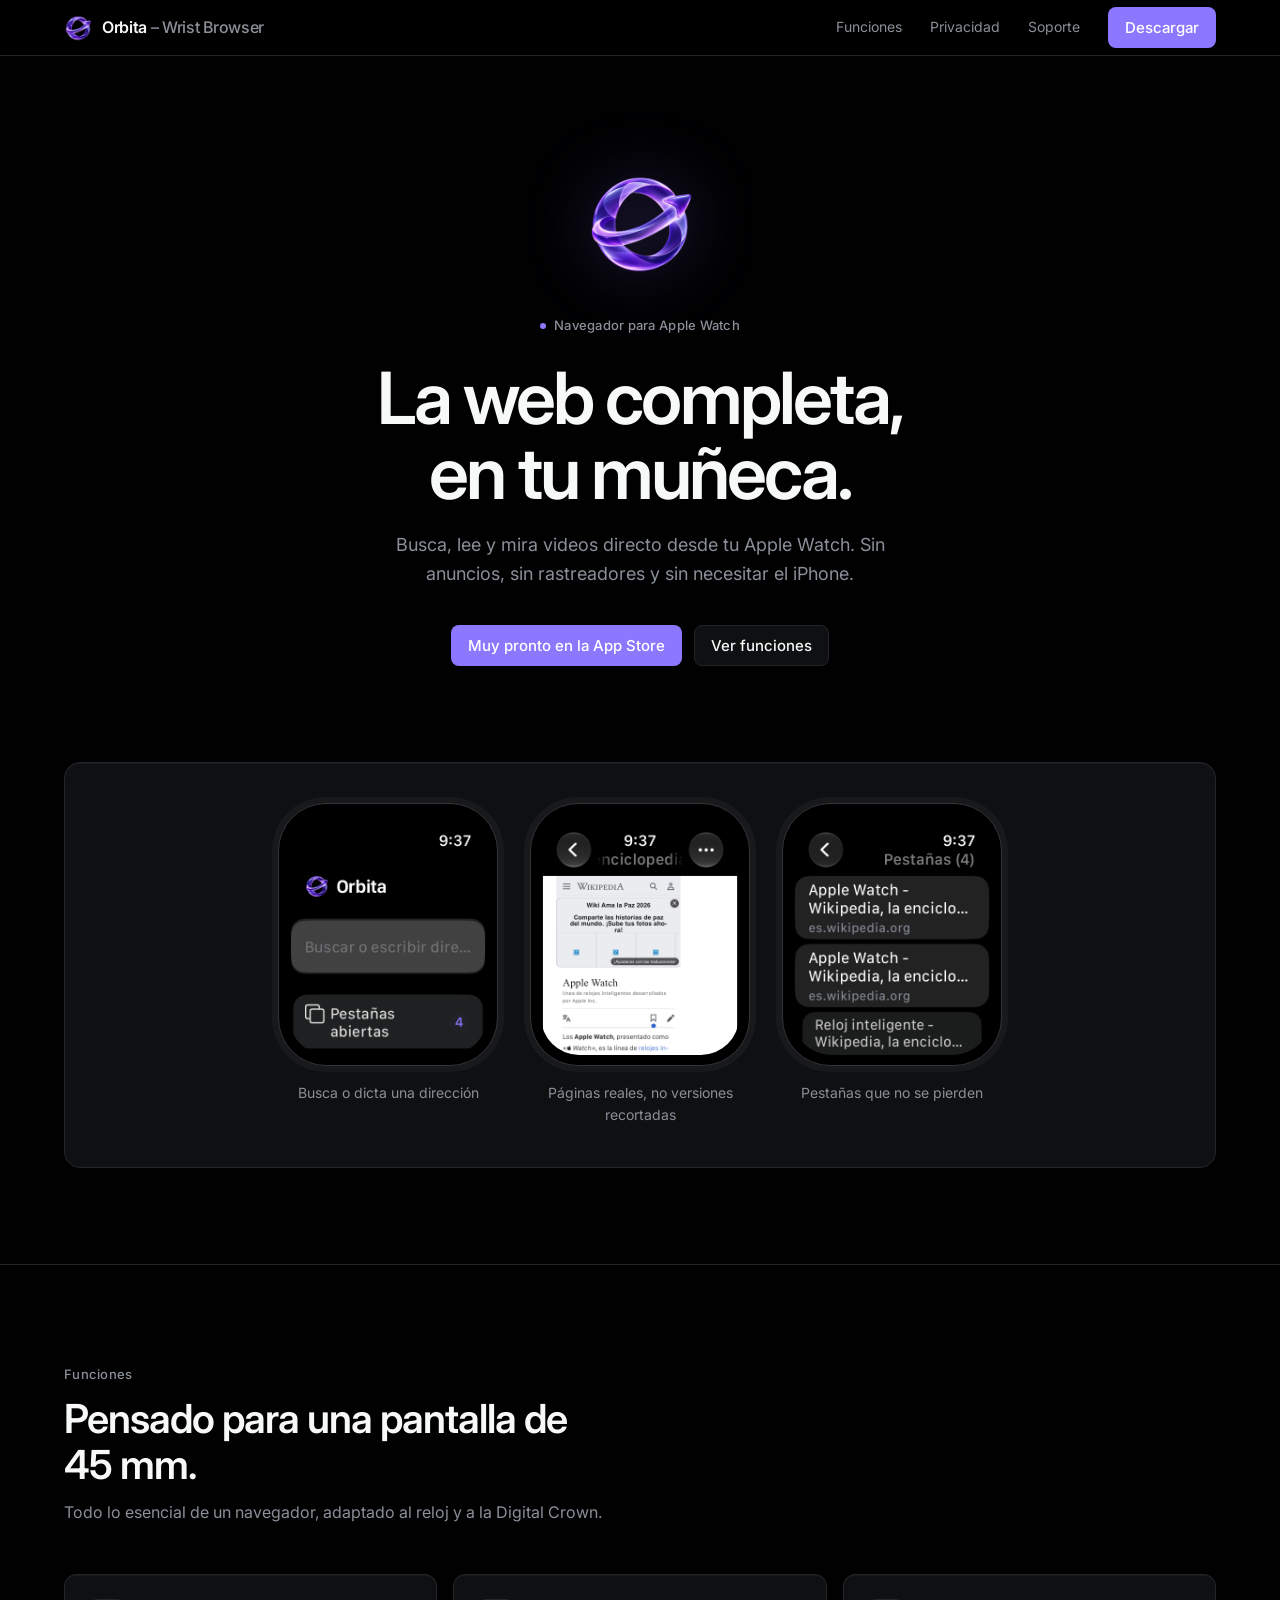
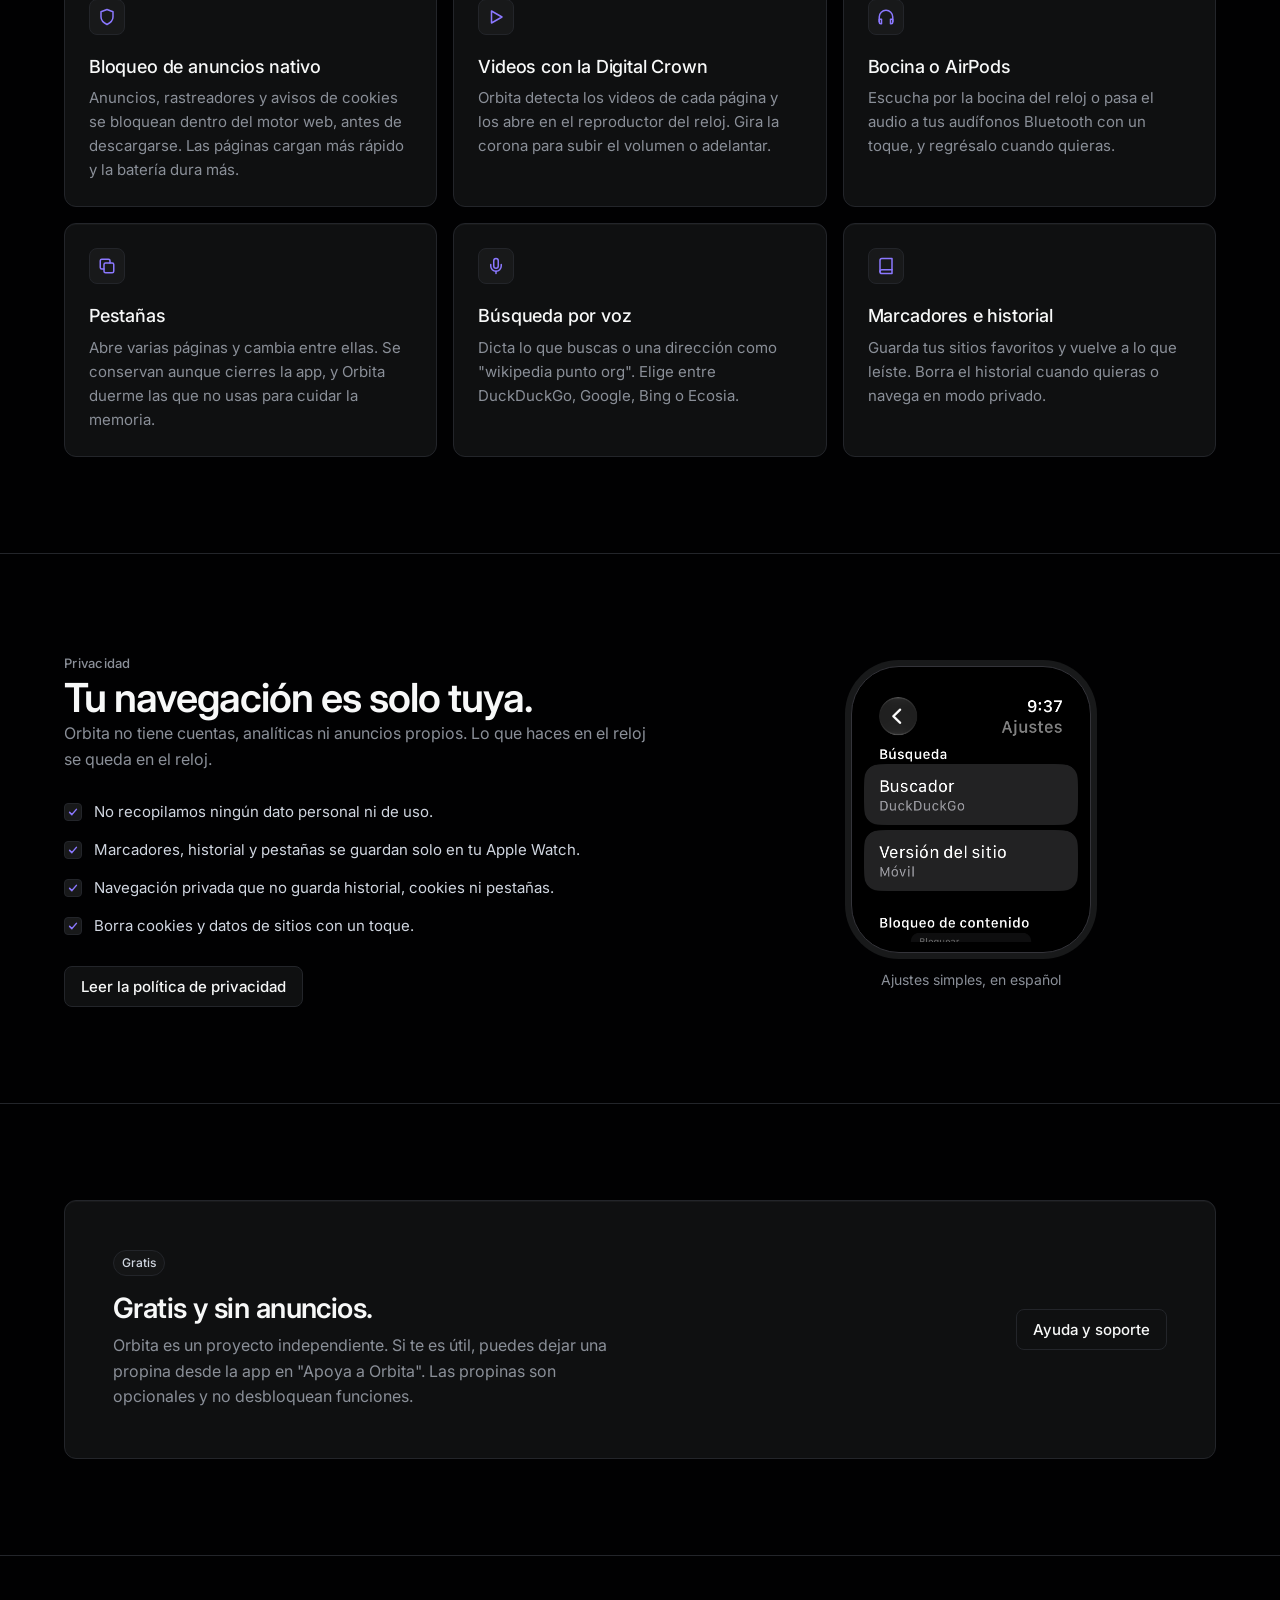
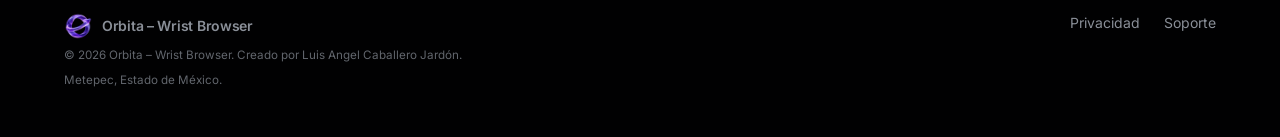
==== index.html @ 7ecdeb6d "Sitio de Orbita – Wrist Browser: inicio, privacidad y soporte Co-Authored-By: Claude Opus 5.5 <norep" ====
<!DOCTYPE html>
<html lang="es">
<head>
  <meta charset="UTF-8">
  <meta name="viewport" content="width=device-width, initial-scale=1.0">
  <title>Orbita – Wrist Browser | La web completa en tu Apple Watch</title>
  <meta name="description" content="Orbita – Wrist Browser es un navegador para Apple Watch con bloqueo de anuncios, pestañas, videos con control desde la Digital Crown y cero rastreo.">
  <meta name="theme-color" content="#010102">
  <meta property="og:title" content="Orbita – Wrist Browser">
  <meta property="og:description" content="La web completa en tu muñeca. Sin anuncios, sin rastreo.">
  <meta property="og:image" content="assets/img/icon_512.png">
  <link rel="icon" type="image/png" href="assets/img/favicon.png">
  <link rel="apple-touch-icon" href="assets/img/apple-touch-icon.png">
  <link rel="preconnect" href="https://fonts.googleapis.com">
  <link rel="preconnect" href="https://fonts.gstatic.com" crossorigin>
  <link href="https://fonts.googleapis.com/css2?family=Inter:wght@400;500;600&display=swap" rel="stylesheet">
  <link rel="stylesheet" href="css/styles.css">
</head>
<body>

  <header class="navbar">
    <nav class="container nav-inner" aria-label="Principal">
      <a href="#" class="logo">
        <img src="assets/img/icon_512.png" alt="" width="28" height="28">
        <span>Orbita<span class="logo-suffix"> – Wrist Browser</span></span>
      </a>
      <div class="nav-links">
        <a href="#funciones" class="hide-sm">Funciones</a>
        <a href="#privacidad" class="hide-sm">Privacidad</a>
        <a href="support.html">Soporte</a>
        <a href="#descargar" class="btn btn-primary">Descargar</a>
      </div>
    </nav>
  </header>

  <main>
    <!-- Hero -->
    <section class="hero">
      <div class="container">
        <img src="assets/img/icon_512.png" alt="Ícono de Orbita – Wrist Browser" class="hero-icon rise" width="112" height="112">
        <p class="eyebrow rise rise-2"><span class="dot"></span>Navegador para Apple Watch</p>
        <h1 class="display-xl rise rise-2">La web completa,<br>en tu muñeca.</h1>
        <p class="lead rise rise-3">Busca, lee y mira videos directo desde tu Apple Watch. Sin anuncios, sin rastreadores y sin necesitar el iPhone.</p>
        <div class="hero-actions rise rise-4" id="descargar">
          <a class="btn btn-primary" aria-disabled="true">Muy pronto en la App Store</a>
          <a href="#funciones" class="btn btn-secondary">Ver funciones</a>
        </div>
      </div>
    </section>

    <!-- Gallery -->
    <section class="gallery" aria-label="Capturas de pantalla">
      <div class="container">
        <div class="gallery-panel">
          <div class="watch-row">
            <figure class="watch">
              <div class="watch-frame"><img src="assets/img/01_home.png" alt="Pantalla de inicio con buscador y pestañas abiertas" width="422" height="514" loading="lazy"></div>
              <figcaption>Busca o dicta una dirección</figcaption>
            </figure>
            <figure class="watch">
              <div class="watch-frame"><img src="assets/img/02_page.png" alt="Artículo de Wikipedia abierto en Orbita" width="422" height="514" loading="lazy"></div>
              <figcaption>Páginas reales, no versiones recortadas</figcaption>
            </figure>
            <figure class="watch">
              <div class="watch-frame"><img src="assets/img/04_tabs.png" alt="Lista de pestañas abiertas" width="422" height="514" loading="lazy"></div>
              <figcaption>Pestañas que no se pierden</figcaption>
            </figure>
          </div>
        </div>
      </div>
    </section>

    <!-- Features -->
    <section class="section" id="funciones">
      <div class="container">
        <div class="section-head">
          <p class="eyebrow">Funciones</p>
          <h2 class="display-md">Pensado para una pantalla de 45&nbsp;mm.</h2>
          <p class="muted">Todo lo esencial de un navegador, adaptado al reloj y a la Digital Crown.</p>
        </div>

        <div class="features-grid">
          <article class="feature-card">
            <div class="feature-icon" aria-hidden="true">
              <svg viewBox="0 0 24 24" fill="none" stroke="currentColor" stroke-width="2" stroke-linecap="round" stroke-linejoin="round"><path d="M12 22s8-4 8-10V5l-8-3-8 3v7c0 6 8 10 8 10z"/></svg>
            </div>
            <h3 class="card-title">Bloqueo de anuncios nativo</h3>
            <p>Anuncios, rastreadores y avisos de cookies se bloquean dentro del motor web, antes de descargarse. Las páginas cargan más rápido y la batería dura más.</p>
          </article>

          <article class="feature-card">
            <div class="feature-icon" aria-hidden="true">
              <svg viewBox="0 0 24 24" fill="none" stroke="currentColor" stroke-width="2" stroke-linecap="round" stroke-linejoin="round"><polygon points="6 4 20 12 6 20 6 4"/></svg>
            </div>
            <h3 class="card-title">Videos con la Digital Crown</h3>
            <p>Orbita detecta los videos de cada página y los abre en el reproductor del reloj. Gira la corona para subir el volumen o adelantar.</p>
          </article>

          <article class="feature-card">
            <div class="feature-icon" aria-hidden="true">
              <svg viewBox="0 0 24 24" fill="none" stroke="currentColor" stroke-width="2" stroke-linecap="round" stroke-linejoin="round"><path d="M3 18v-6a9 9 0 0 1 18 0v6"/><path d="M21 19a2 2 0 0 1-2 2h-1v-6h3zM3 19a2 2 0 0 0 2 2h1v-6H3z"/></svg>
            </div>
            <h3 class="card-title">Bocina o AirPods</h3>
            <p>Escucha por la bocina del reloj o pasa el audio a tus audífonos Bluetooth con un toque, y regrésalo cuando quieras.</p>
          </article>

          <article class="feature-card">
            <div class="feature-icon" aria-hidden="true">
              <svg viewBox="0 0 24 24" fill="none" stroke="currentColor" stroke-width="2" stroke-linecap="round" stroke-linejoin="round"><rect x="8" y="8" width="13" height="13" rx="2"/><path d="M16 8V5a2 2 0 0 0-2-2H5a2 2 0 0 0-2 2v9a2 2 0 0 0 2 2h3"/></svg>
            </div>
            <h3 class="card-title">Pestañas</h3>
            <p>Abre varias páginas y cambia entre ellas. Se conservan aunque cierres la app, y Orbita duerme las que no usas para cuidar la memoria.</p>
          </article>

          <article class="feature-card">
            <div class="feature-icon" aria-hidden="true">
              <svg viewBox="0 0 24 24" fill="none" stroke="currentColor" stroke-width="2" stroke-linecap="round" stroke-linejoin="round"><path d="M12 2a3 3 0 0 0-3 3v7a3 3 0 0 0 6 0V5a3 3 0 0 0-3-3z"/><path d="M19 10v2a7 7 0 0 1-14 0v-2"/><path d="M12 19v3"/></svg>
            </div>
            <h3 class="card-title">Búsqueda por voz</h3>
            <p>Dicta lo que buscas o una dirección como "wikipedia punto org". Elige entre DuckDuckGo, Google, Bing o Ecosia.</p>
          </article>

          <article class="feature-card">
            <div class="feature-icon" aria-hidden="true">
              <svg viewBox="0 0 24 24" fill="none" stroke="currentColor" stroke-width="2" stroke-linecap="round" stroke-linejoin="round"><path d="M4 19.5A2.5 2.5 0 0 1 6.5 17H20"/><path d="M6.5 2H20v20H6.5A2.5 2.5 0 0 1 4 19.5v-15A2.5 2.5 0 0 1 6.5 2z"/></svg>
            </div>
            <h3 class="card-title">Marcadores e historial</h3>
            <p>Guarda tus sitios favoritos y vuelve a lo que leíste. Borra el historial cuando quieras o navega en modo privado.</p>
          </article>
        </div>
      </div>
    </section>

    <!-- Privacy -->
    <section class="section" id="privacidad">
      <div class="container split">
        <div>
          <p class="eyebrow">Privacidad</p>
          <h2 class="display-md">Tu navegación es solo tuya.</h2>
          <p class="muted">Orbita no tiene cuentas, analíticas ni anuncios propios. Lo que haces en el reloj se queda en el reloj.</p>
          <ul class="checklist">
            <li>No recopilamos ningún dato personal ni de uso.</li>
            <li>Marcadores, historial y pestañas se guardan solo en tu Apple Watch.</li>
            <li>Navegación privada que no guarda historial, cookies ni pestañas.</li>
            <li>Borra cookies y datos de sitios con un toque.</li>
          </ul>
          <p class="cta-row"><a href="privacy.html" class="btn btn-secondary">Leer la política de privacidad</a></p>
        </div>
        <figure class="watch">
          <div class="watch-frame"><img src="assets/img/06_settings.png" alt="Ajustes de Orbita con buscador y bloqueo de contenido" width="422" height="514" loading="lazy"></div>
          <figcaption>Ajustes simples, en español</figcaption>
        </figure>
      </div>
    </section>

    <!-- Support -->
    <section class="section">
      <div class="container">
        <div class="cta-banner">
          <div>
            <span class="badge">Gratis</span>
            <h2 class="cta-title">Gratis y sin anuncios.</h2>
            <p>Orbita es un proyecto independiente. Si te es útil, puedes dejar una propina desde la app en "Apoya a Orbita". Las propinas son opcionales y no desbloquean funciones.</p>
          </div>
          <a href="support.html" class="btn btn-secondary">Ayuda y soporte</a>
        </div>
      </div>
    </section>
  </main>

  <footer class="footer">
    <div class="container footer-inner">
      <div>
        <div class="logo"><img src="assets/img/icon_512.png" alt="" width="28" height="28">Orbita – Wrist Browser</div>
        <small>&copy; 2026 Orbita – Wrist Browser. Creado por Luis Angel Caballero Jardón.</small>
        <small>Metepec, Estado de México.</small>
      </div>
      <div class="footer-links">
        <a href="privacy.html">Privacidad</a>
        <a href="support.html">Soporte</a>
      </div>
    </div>
  </footer>

</body>
</html>
---- css/styles.css ----
/* css/styles.css — Orbita – Wrist Browser
 * Design language adapted from the Linear DESIGN.md (awesome-design-md):
 * near-black canvas, a surface ladder with hairline borders, one chromatic
 * accent (Orbita violet), tight negative tracking on display type.
 */

/* --- Tokens --- */
:root {
  --canvas: #010102;
  --surface-1: #0f1011;
  --surface-2: #141516;
  --surface-3: #18191a;
  --hairline: #23252a;
  --hairline-strong: #34343a;

  --ink: #f7f8f8;
  --ink-muted: #d0d6e0;
  --ink-subtle: #8a8f98;
  --ink-tertiary: #62666d;

  --accent: #8b78ff;
  --accent-hover: #a597ff;
  --accent-pressed: #7663f0;
  --accent-ring: rgba(139, 120, 255, 0.5);

  --r-xs: 4px;
  --r-md: 8px;
  --r-lg: 12px;
  --r-xl: 16px;
  --r-pill: 9999px;

  --font: 'Inter', -apple-system, BlinkMacSystemFont, 'SF Pro Display', sans-serif;
  --max-width: 1200px;
  --nav-height: 56px;
  --section: 96px;
}

/* --- Reset & base --- */
*,
*::before,
*::after { margin: 0; padding: 0; box-sizing: border-box; }

html { scroll-behavior: smooth; font-size: 16px; }

body {
  font-family: var(--font);
  background: var(--canvas);
  color: var(--ink);
  line-height: 1.6;
  -webkit-font-smoothing: antialiased;
  overflow-x: hidden;
}

img { max-width: 100%; height: auto; display: block; }
a { color: inherit; text-decoration: none; transition: color 0.2s ease, background-color 0.2s ease, border-color 0.2s ease; }
ul { list-style: none; }

:focus-visible { outline: 2px solid var(--accent-ring); outline-offset: 2px; border-radius: var(--r-md); }

.container { width: 100%; max-width: var(--max-width); margin: 0 auto; padding: 0 24px; }

/* --- Typography --- */
.eyebrow {
  display: inline-block;
  font-size: 0.8125rem;
  font-weight: 500;
  letter-spacing: 0.02em;
  color: var(--ink-subtle);
}

.eyebrow .dot {
  display: inline-block;
  width: 6px;
  height: 6px;
  margin-right: 8px;
  border-radius: var(--r-pill);
  background: var(--accent);
  vertical-align: middle;
}

h1, h2, h3 { font-weight: 600; color: var(--ink); }

.display-xl { font-size: clamp(2.5rem, 7vw, 4.5rem); line-height: 1.05; letter-spacing: -0.04em; }
.display-md { font-size: clamp(1.875rem, 4vw, 2.5rem); line-height: 1.15; letter-spacing: -0.025em; }
.card-title { font-size: 1.125rem; line-height: 1.3; letter-spacing: -0.01em; font-weight: 500; }

.lead { font-size: 1.125rem; color: var(--ink-subtle); max-width: 560px; }
.muted { color: var(--ink-subtle); }

/* --- Buttons (8px corners, never pills) --- */
.btn {
  display: inline-flex;
  align-items: center;
  gap: 8px;
  padding: 9px 16px;
  border-radius: var(--r-md);
  font-size: 0.9375rem;
  font-weight: 500;
  line-height: 1.4;
  border: 1px solid transparent;
  cursor: pointer;
}

.btn-primary { background: var(--accent); color: #fff; }
.btn-primary:hover { background: var(--accent-hover); }
.btn-primary:active { background: var(--accent-pressed); }

.btn-secondary { background: var(--surface-1); color: var(--ink); border-color: var(--hairline); }
.btn-secondary:hover { background: var(--surface-2); border-color: var(--hairline-strong); }

.btn[aria-disabled="true"] { cursor: default; }

.badge {
  display: inline-block;
  padding: 2px 8px;
  border-radius: var(--r-pill);
  background: var(--surface-2);
  border: 1px solid var(--hairline);
  color: var(--ink-muted);
  font-size: 0.75rem;
  font-weight: 500;
}

/* --- Navbar --- */
.navbar {
  position: sticky;
  top: 0;
  z-index: 100;
  height: var(--nav-height);
  background: rgba(1, 1, 2, 0.8);
  backdrop-filter: saturate(180%) blur(16px);
  -webkit-backdrop-filter: saturate(180%) blur(16px);
  border-bottom: 1px solid var(--hairline);
}

.nav-inner { height: 100%; display: flex; align-items: center; justify-content: space-between; gap: 16px; }

.logo { display: flex; align-items: center; gap: 10px; font-weight: 600; letter-spacing: -0.02em; white-space: nowrap; }
.logo img { width: 28px; height: 28px; }
.logo-suffix { color: var(--ink-subtle); font-weight: 500; }

.nav-links { display: flex; align-items: center; gap: 28px; font-size: 0.875rem; color: var(--ink-subtle); }
.nav-links a:hover { color: var(--ink); }

/* --- Hero --- */
.hero { padding: 112px 0 64px; text-align: center; }
.hero .eyebrow { margin-bottom: 24px; }
.hero h1 { max-width: 820px; margin: 0 auto 20px; }
.hero .lead { margin: 0 auto 36px; }

.hero-icon {
  width: 112px;
  height: 112px;
  margin: 0 auto 32px;
  filter: drop-shadow(0 0 32px rgba(139, 120, 255, 0.28));
}

.hero-actions { display: flex; justify-content: center; flex-wrap: wrap; gap: 12px; }

/* --- Watch screenshots --- */
.gallery { padding: 32px 0 var(--section); }

.gallery-panel {
  background: var(--surface-1);
  border: 1px solid var(--hairline);
  border-radius: var(--r-xl);
  padding: 40px 24px;
  box-shadow: inset 0 1px 0 rgba(255, 255, 255, 0.04);
}

.watch-row {
  display: grid;
  grid-template-columns: repeat(3, minmax(0, 220px));
  justify-content: center;
  gap: 32px;
}

.watch {
  text-align: center;
}

.watch-frame {
  padding: 10px;
  background: #000;
  border: 1px solid var(--hairline-strong);
  border-radius: 48px;
  box-shadow: 0 0 0 6px var(--surface-3);
}

.watch-frame img { border-radius: 38px; width: 100%; }

.watch figcaption { margin-top: 16px; font-size: 0.875rem; color: var(--ink-subtle); }

/* --- Sections --- */
.section { padding: var(--section) 0; border-top: 1px solid var(--hairline); }
.section-head { margin-bottom: 48px; max-width: 640px; }
.section-head .eyebrow { margin-bottom: 12px; }
.section-head h2 { margin-bottom: 12px; }

/* --- Feature cards --- */
.features-grid { display: grid; grid-template-columns: repeat(3, 1fr); gap: 16px; }

.feature-card {
  background: var(--surface-1);
  border: 1px solid var(--hairline);
  border-radius: var(--r-lg);
  padding: 24px;
  box-shadow: inset 0 1px 0 rgba(255, 255, 255, 0.03);
  transition: background-color 0.2s ease, border-color 0.2s ease;
}

.feature-card:hover { background: var(--surface-2); border-color: var(--hairline-strong); }

.feature-icon {
  width: 36px;
  height: 36px;
  margin-bottom: 20px;
  display: grid;
  place-items: center;
  border-radius: var(--r-md);
  background: var(--surface-3);
  border: 1px solid var(--hairline);
  color: var(--accent);
}

.feature-icon svg { width: 18px; height: 18px; }
.feature-card h3 { margin-bottom: 8px; }
.feature-card p { font-size: 0.9375rem; color: var(--ink-subtle); }

/* --- Split (text + screenshot) --- */
.split { display: grid; grid-template-columns: 1.1fr 0.9fr; gap: 64px; align-items: center; }
.split .watch { max-width: 240px; justify-self: center; }

.checklist { margin-top: 28px; display: grid; gap: 14px; }
.checklist li { display: flex; gap: 12px; color: var(--ink-muted); font-size: 0.9375rem; }
.checklist li::before {
  content: "";
  flex: none;
  width: 18px;
  height: 18px;
  margin-top: 3px;
  border-radius: var(--r-xs);
  background: var(--surface-3) url("data:image/svg+xml,%3Csvg xmlns='http://www.w3.org/2000/svg' viewBox='0 0 16 16' fill='none' stroke='%238b78ff' stroke-width='2' stroke-linecap='round' stroke-linejoin='round'%3E%3Cpath d='M3.5 8.5l3 3 6-7'/%3E%3C/svg%3E") center / 12px no-repeat;
  border: 1px solid var(--hairline);
}

/* --- CTA banner --- */
.cta-banner {
  background: var(--surface-1);
  border: 1px solid var(--hairline);
  border-radius: var(--r-lg);
  padding: 48px;
  display: flex;
  align-items: center;
  justify-content: space-between;
  gap: 32px;
  box-shadow: inset 0 1px 0 rgba(255, 255, 255, 0.04);
}

.cta-banner .cta-title { margin-top: 16px; }
.cta-row { margin-top: 28px; }

.cta-banner h2 { font-size: 1.75rem; letter-spacing: -0.02em; line-height: 1.2; margin-bottom: 8px; }
.cta-banner p { color: var(--ink-subtle); max-width: 520px; }

/* --- Legal / support pages --- */
.page { padding: 80px 0 var(--section); }
.prose { max-width: 720px; margin: 0 auto; }
.prose h1 { margin-bottom: 8px; }
.prose .updated { color: var(--ink-tertiary); font-size: 0.875rem; margin-bottom: 40px; }
.prose h2 { font-size: 1.25rem; letter-spacing: -0.01em; margin: 40px 0 12px; }
.prose p, .prose li { color: var(--ink-muted); }
.prose p + p { margin-top: 12px; }
.prose ul { margin: 12px 0; display: grid; gap: 8px; }
.prose ul li { padding-left: 20px; position: relative; }
.prose ul li::before { content: ""; position: absolute; left: 4px; top: 0.7em; width: 5px; height: 5px; border-radius: 50%; background: var(--accent); }
.prose a { color: var(--accent); }
.prose a:hover { color: var(--accent-hover); }
.prose strong { color: var(--ink); font-weight: 600; }

.callout {
  margin: 24px 0;
  padding: 20px 24px;
  background: var(--surface-1);
  border: 1px solid var(--hairline);
  border-left: 2px solid var(--accent);
  border-radius: var(--r-lg);
}

.faq { margin-top: 16px; display: grid; gap: 12px; }

.faq details {
  background: var(--surface-1);
  border: 1px solid var(--hairline);
  border-radius: var(--r-lg);
  padding: 18px 22px;
}

.faq details[open] { background: var(--surface-2); border-color: var(--hairline-strong); }

.faq summary {
  cursor: pointer;
  list-style: none;
  font-weight: 500;
  color: var(--ink);
  display: flex;
  justify-content: space-between;
  gap: 16px;
}

.faq summary::-webkit-details-marker { display: none; }
.faq summary::after { content: "+"; color: var(--ink-subtle); font-weight: 400; }
.faq details[open] summary::after { content: "–"; }
.faq details p { margin-top: 12px; }

/* --- Footer --- */
.footer { border-top: 1px solid var(--hairline); padding: 56px 0 48px; font-size: 0.875rem; color: var(--ink-subtle); }
.footer-inner { display: flex; justify-content: space-between; align-items: flex-start; gap: 32px; flex-wrap: wrap; }
.footer-links { display: flex; gap: 24px; }
.footer-links a:hover { color: var(--ink); }
.footer small { display: block; color: var(--ink-tertiary); margin-top: 6px; }

/* --- Entrance animation (CSS only) --- */
@keyframes rise {
  from { opacity: 0; transform: translateY(16px); }
  to { opacity: 1; transform: none; }
}

.rise { animation: rise 0.7s cubic-bezier(0.2, 0.7, 0.2, 1) both; }
.rise-2 { animation-delay: 0.1s; }
.rise-3 { animation-delay: 0.2s; }
.rise-4 { animation-delay: 0.3s; }

@media (prefers-reduced-motion: reduce) {
  html { scroll-behavior: auto; }
  .rise { animation: none; }
}

/* --- Responsive --- */
@media (max-width: 960px) {
  .features-grid { grid-template-columns: repeat(2, 1fr); }
  .split { grid-template-columns: 1fr; gap: 48px; }
  .cta-banner { flex-direction: column; align-items: flex-start; padding: 32px; }
}

@media (max-width: 720px) {
  :root { --section: 64px; }
  .nav-links .hide-sm,
  .navbar .logo-suffix { display: none; }
  .nav-links { gap: 16px; }
  .nav-links .btn { padding: 7px 12px; font-size: 0.875rem; }
  .hero { padding: 72px 0 40px; }
  .watch-row { grid-template-columns: repeat(3, minmax(0, 1fr)); gap: 12px; }
  .watch-frame { padding: 5px; border-radius: 26px; box-shadow: 0 0 0 3px var(--surface-3); }
  .watch-frame img { border-radius: 21px; }
  .gallery-panel { padding: 24px 12px; }
  .features-grid { grid-template-columns: 1fr; }
}

@media (max-width: 420px) {
  .watch-row { grid-template-columns: repeat(2, minmax(0, 1fr)); }
  .watch-row .watch:last-child { display: none; }
}
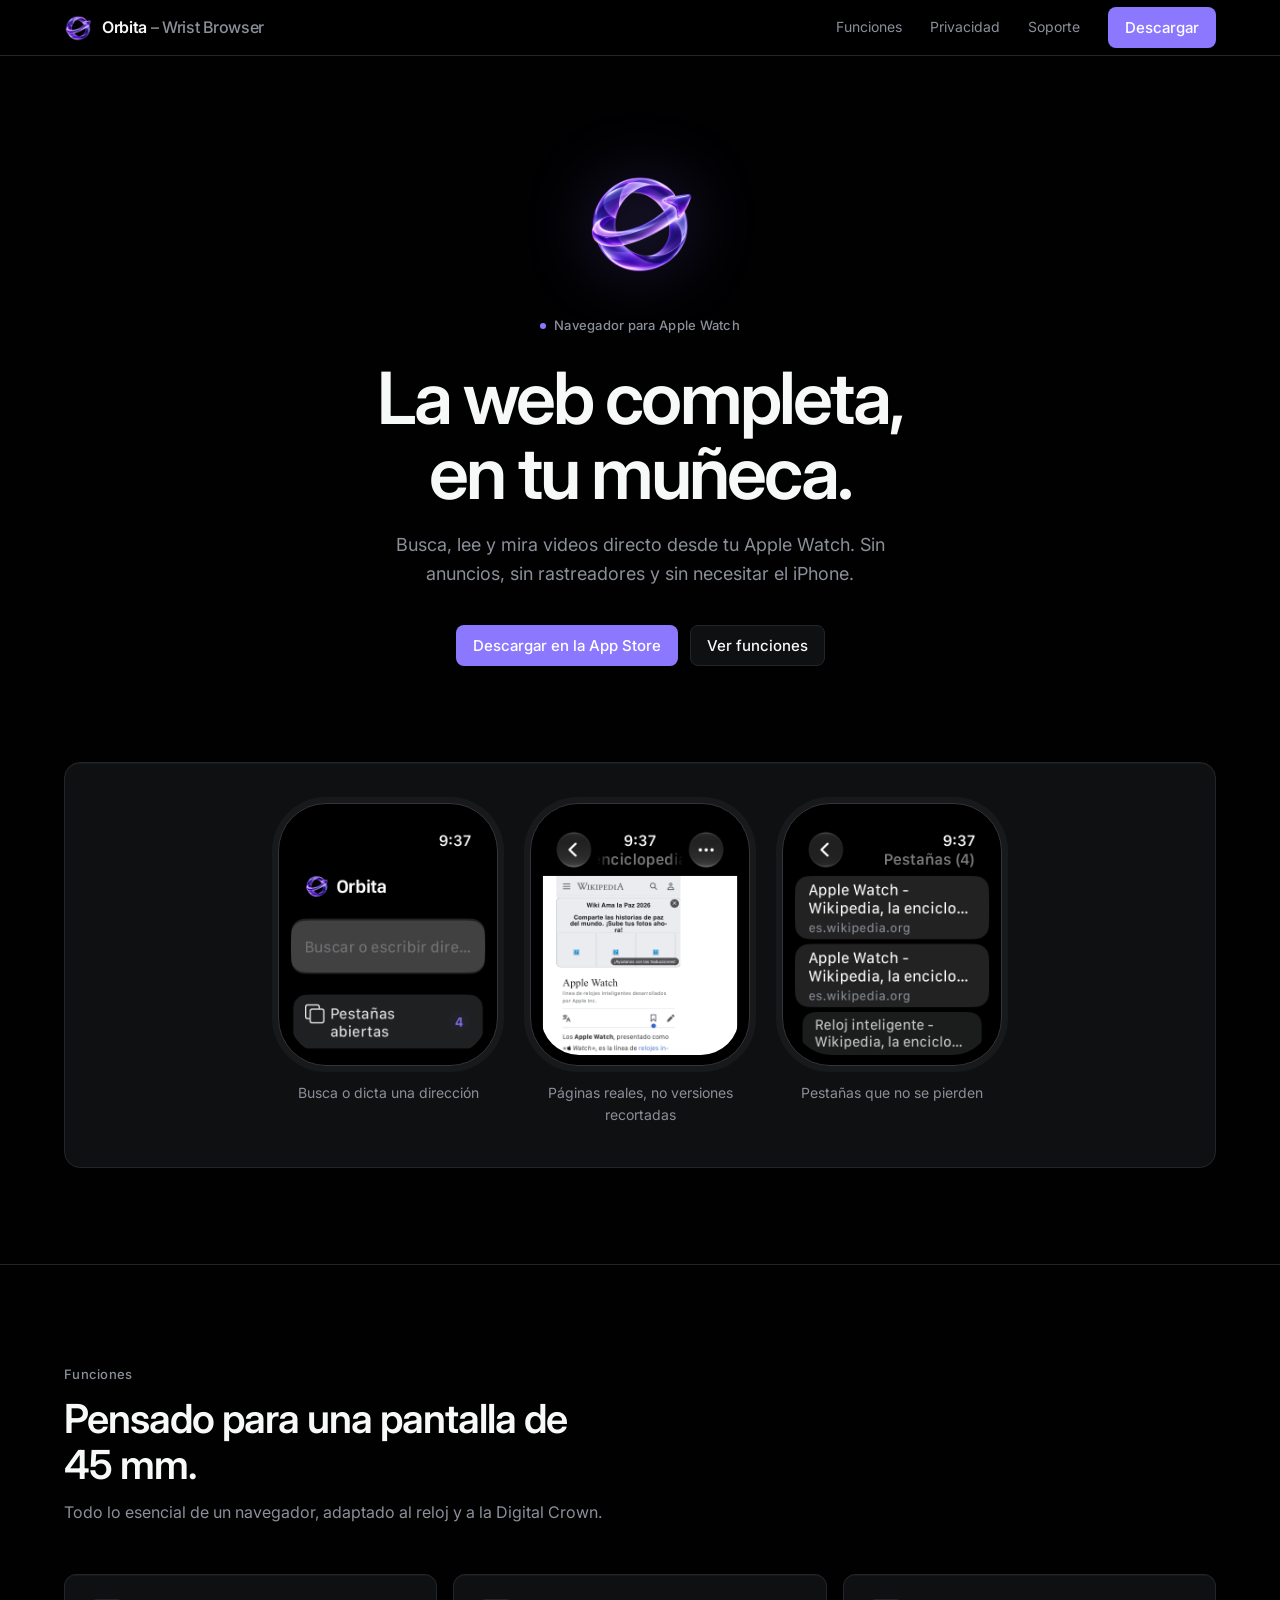
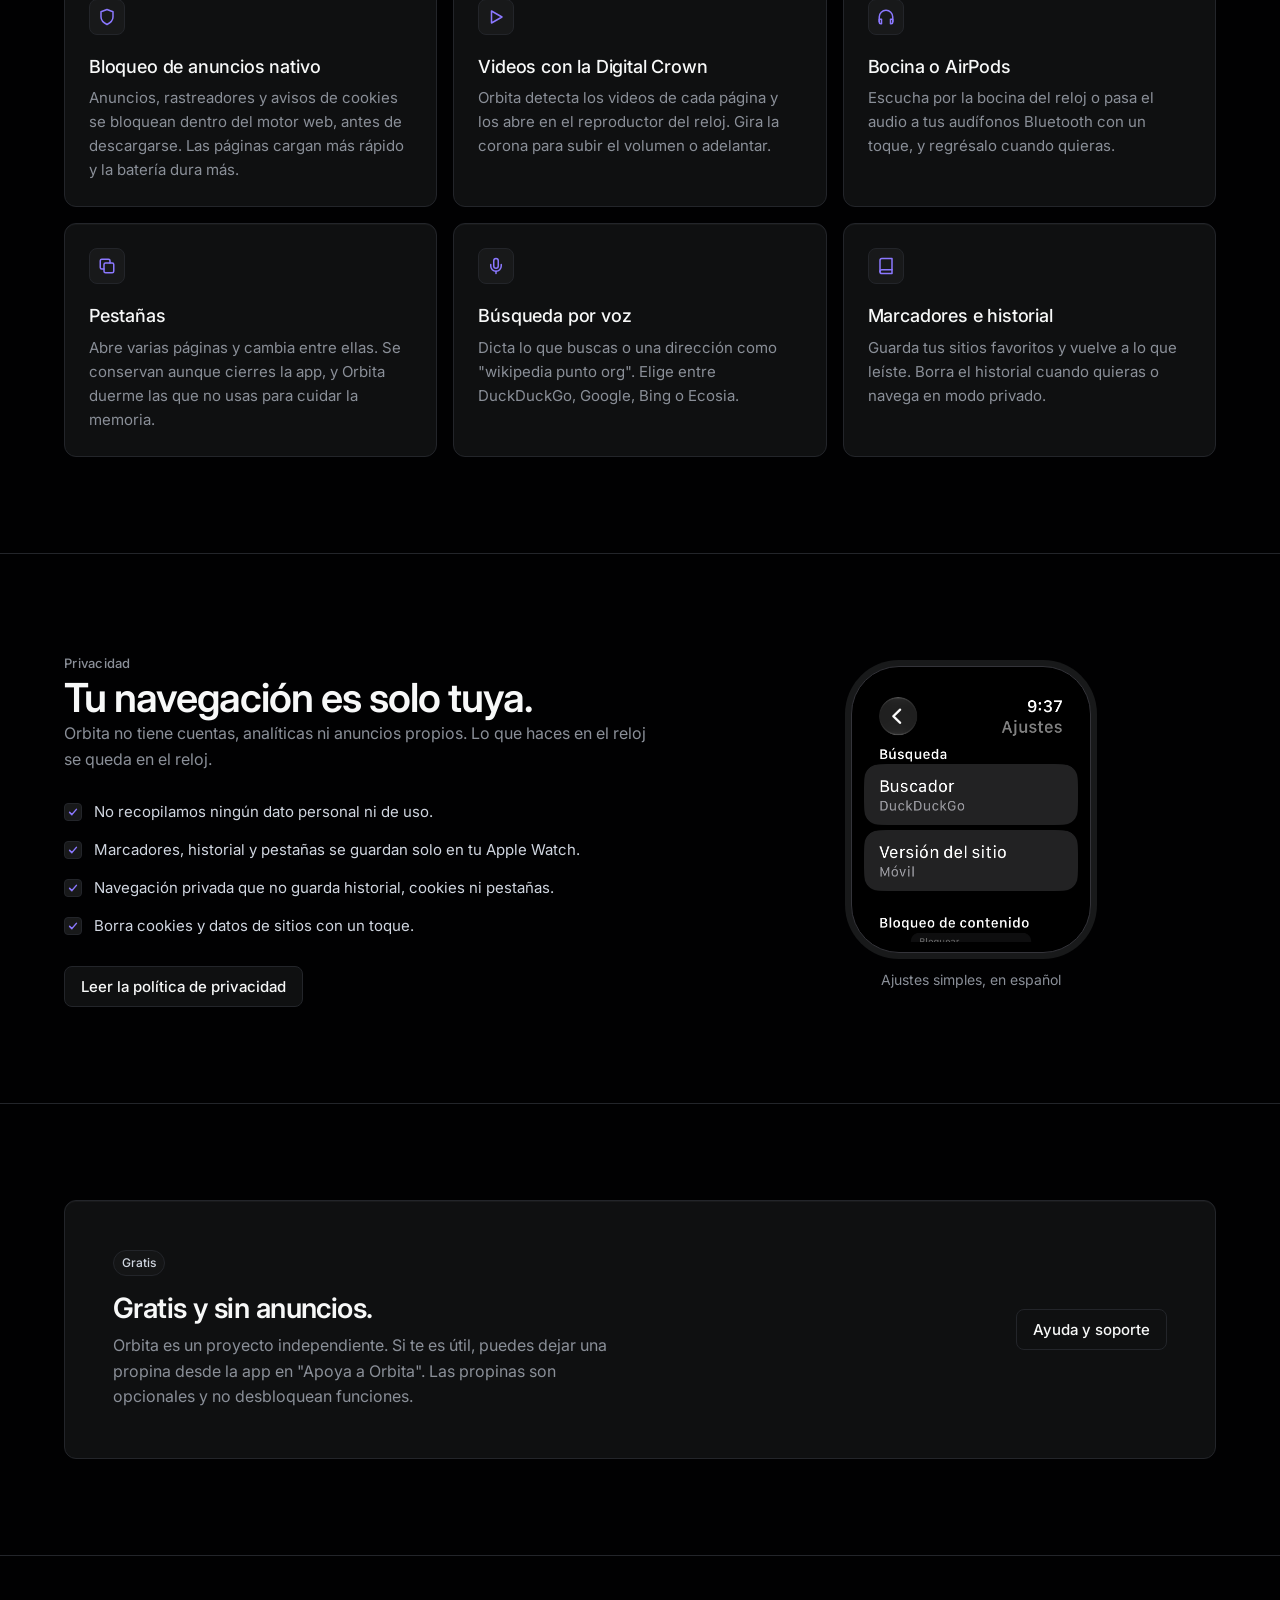
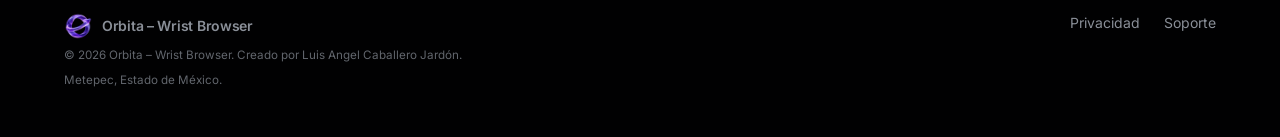
==== commit df5518be: "Enlaces reales de App Store y Google Play Co-Authored-By: Claude Opus 5.5 <noreply@anthropic.com>" ====
--- a/index.html
+++ b/index.html
@@ -42,7 +42,7 @@
         <h1 class="display-xl rise rise-2">La web completa,<br>en tu muñeca.</h1>
         <p class="lead rise rise-3">Busca, lee y mira videos directo desde tu Apple Watch. Sin anuncios, sin rastreadores y sin necesitar el iPhone.</p>
         <div class="hero-actions rise rise-4" id="descargar">
-          <a class="btn btn-primary" aria-disabled="true">Muy pronto en la App Store</a>
+          <a class="btn btn-primary" href="https://apps.apple.com/us/app/orbita-wrist-browser/id6825872586" target="_blank" rel="noopener">Descargar en la App Store</a>
           <a href="#funciones" class="btn btn-secondary">Ver funciones</a>
         </div>
       </div>
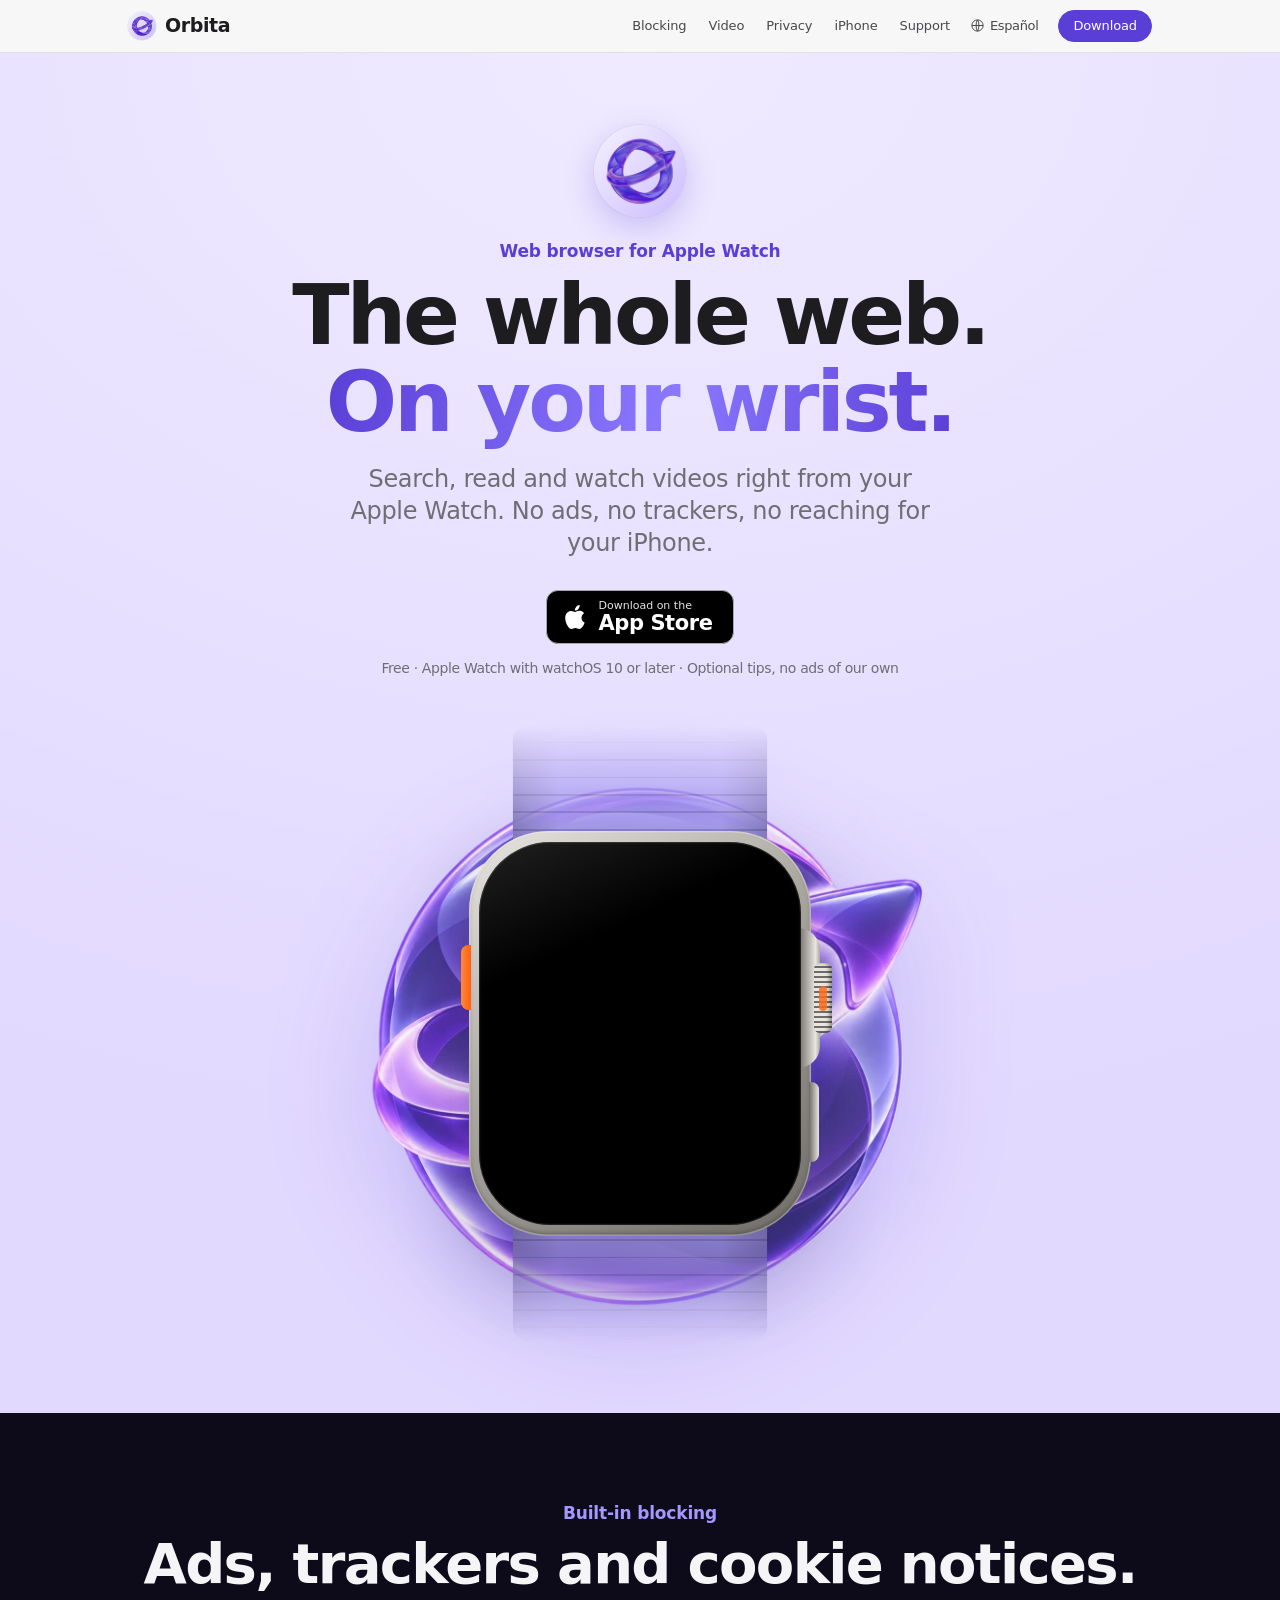
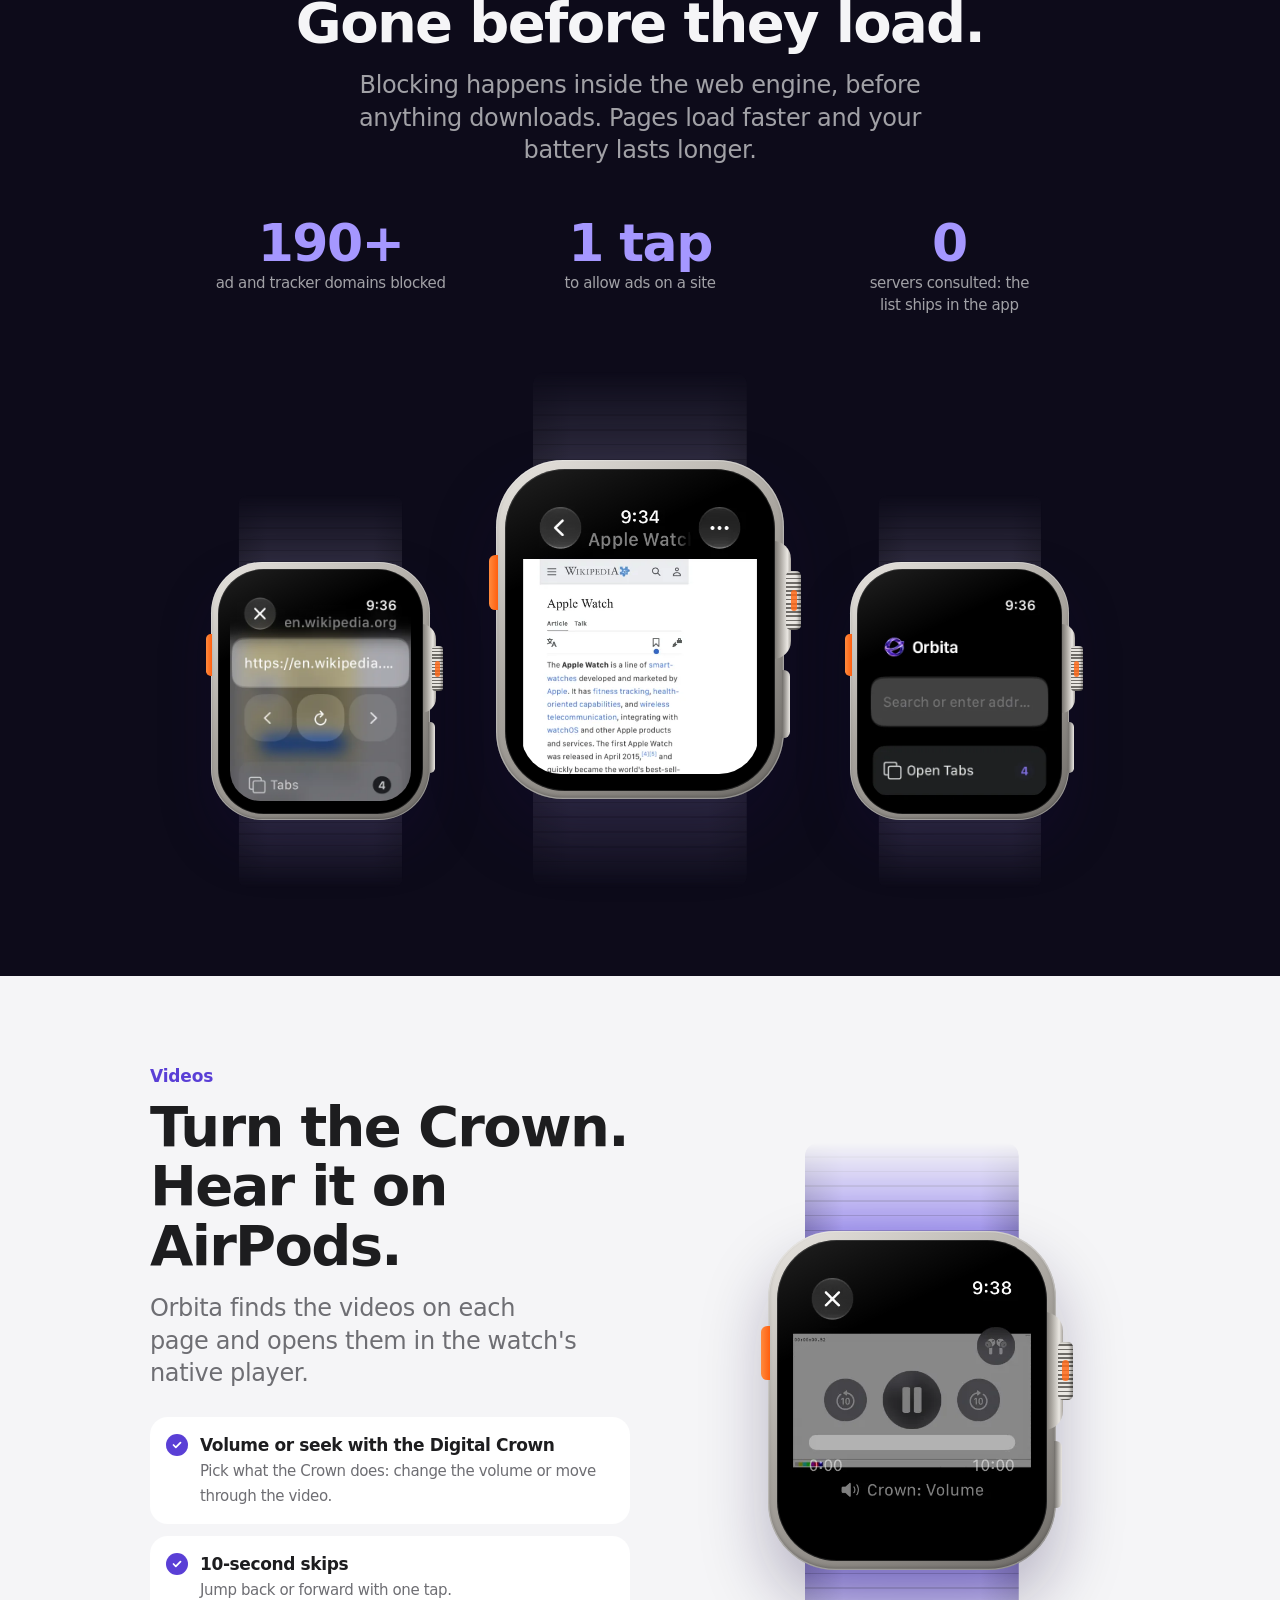
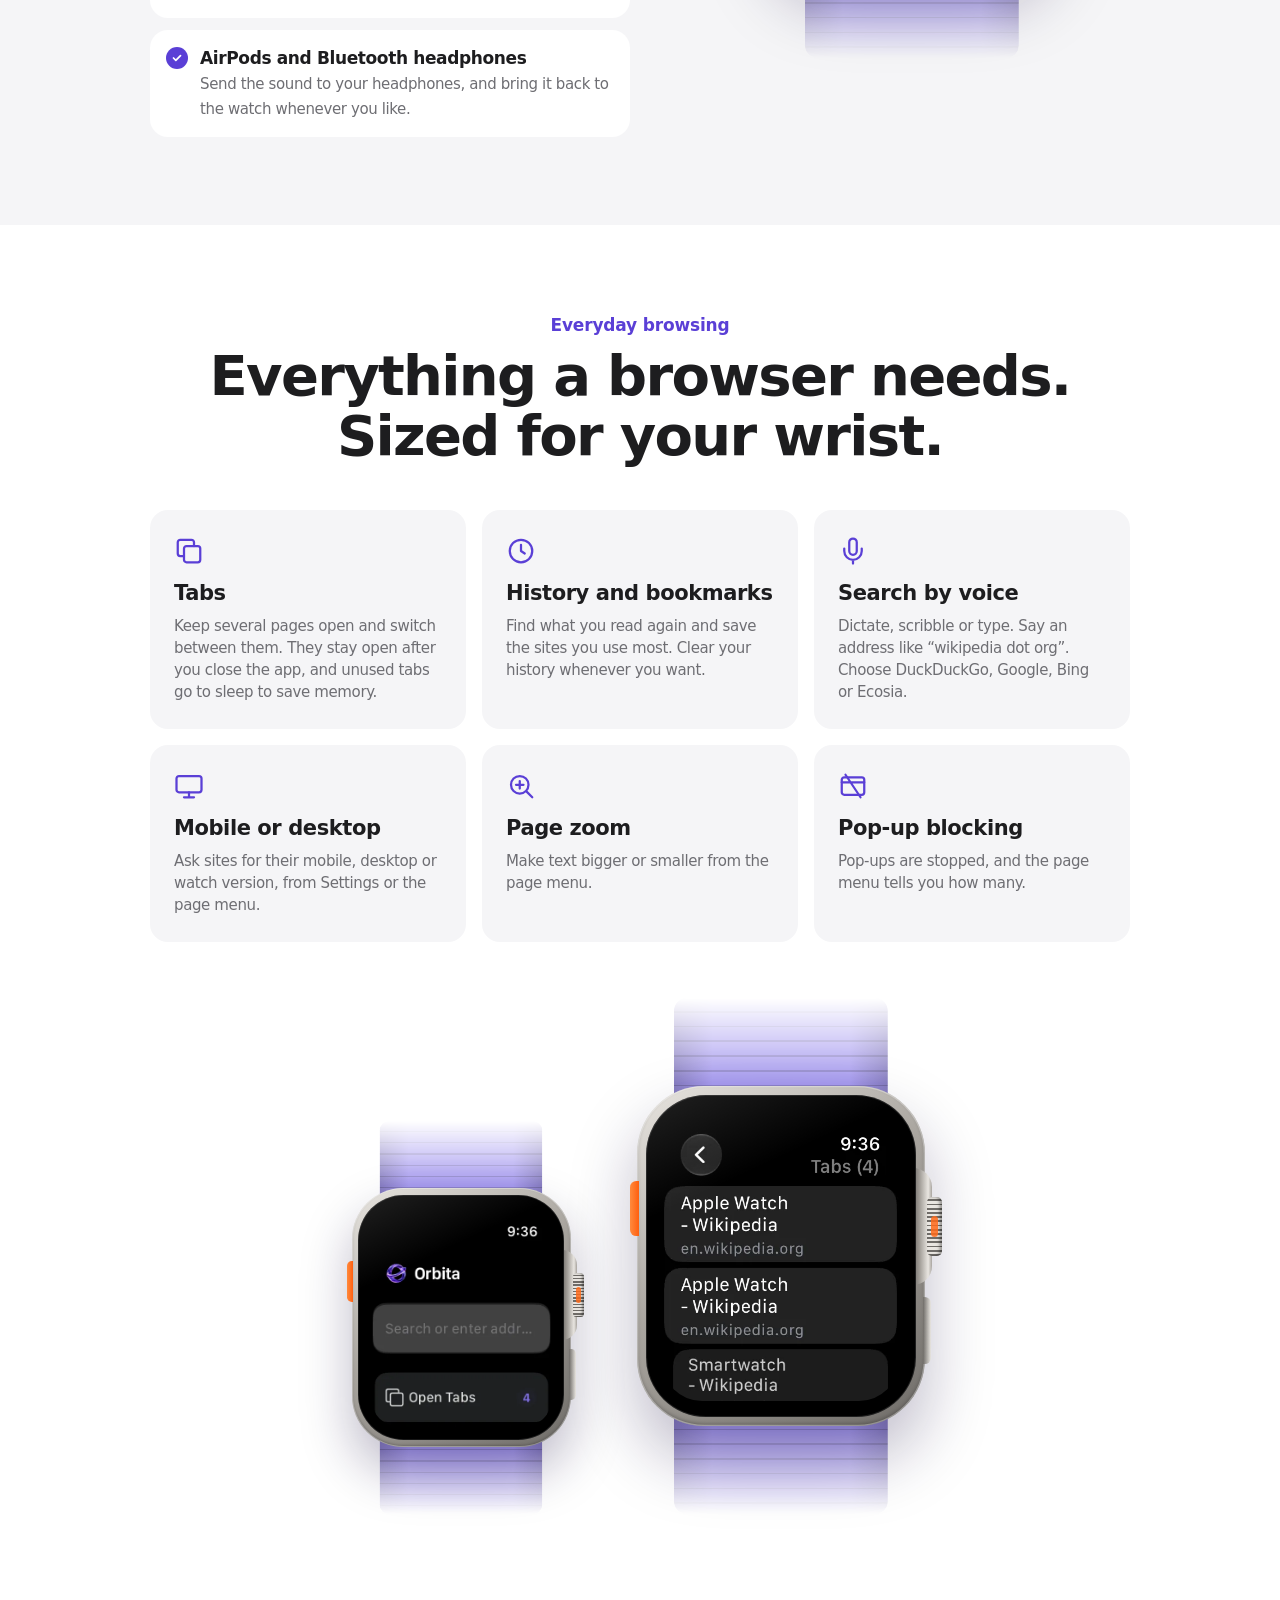
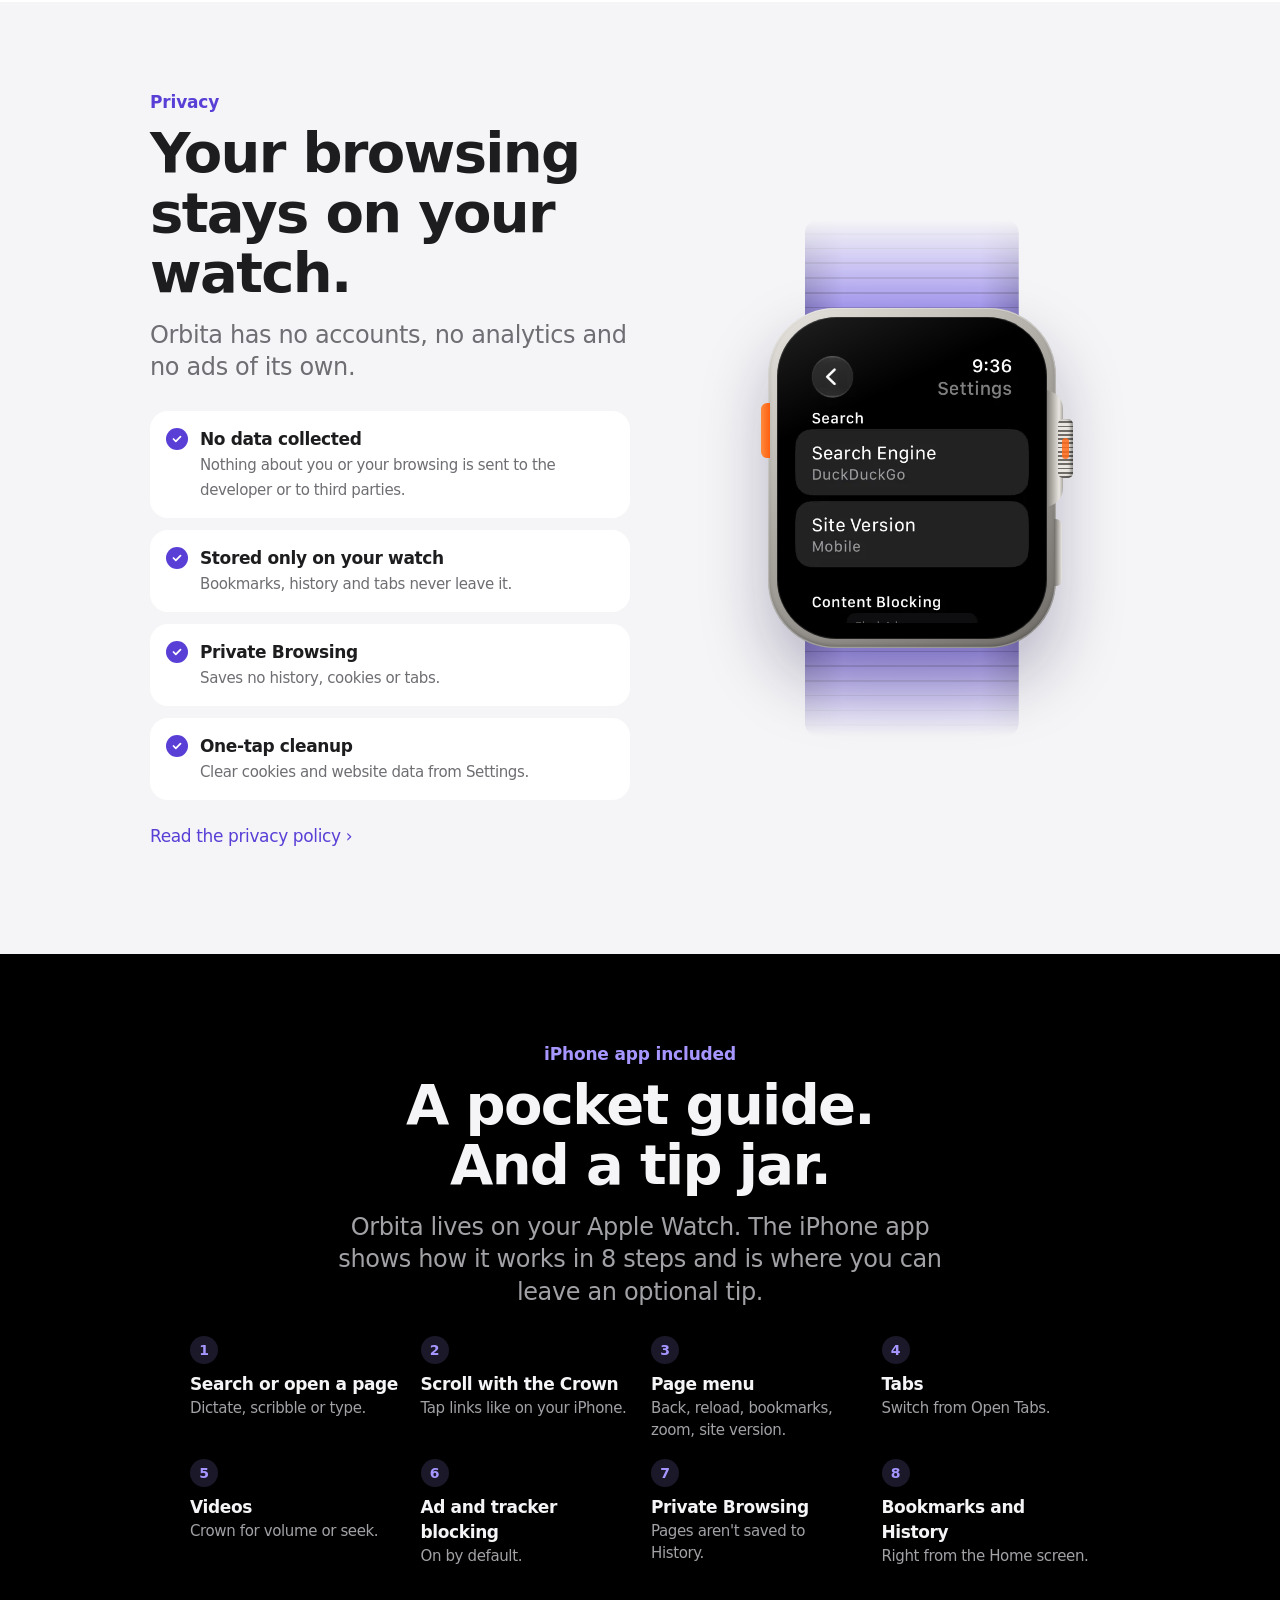
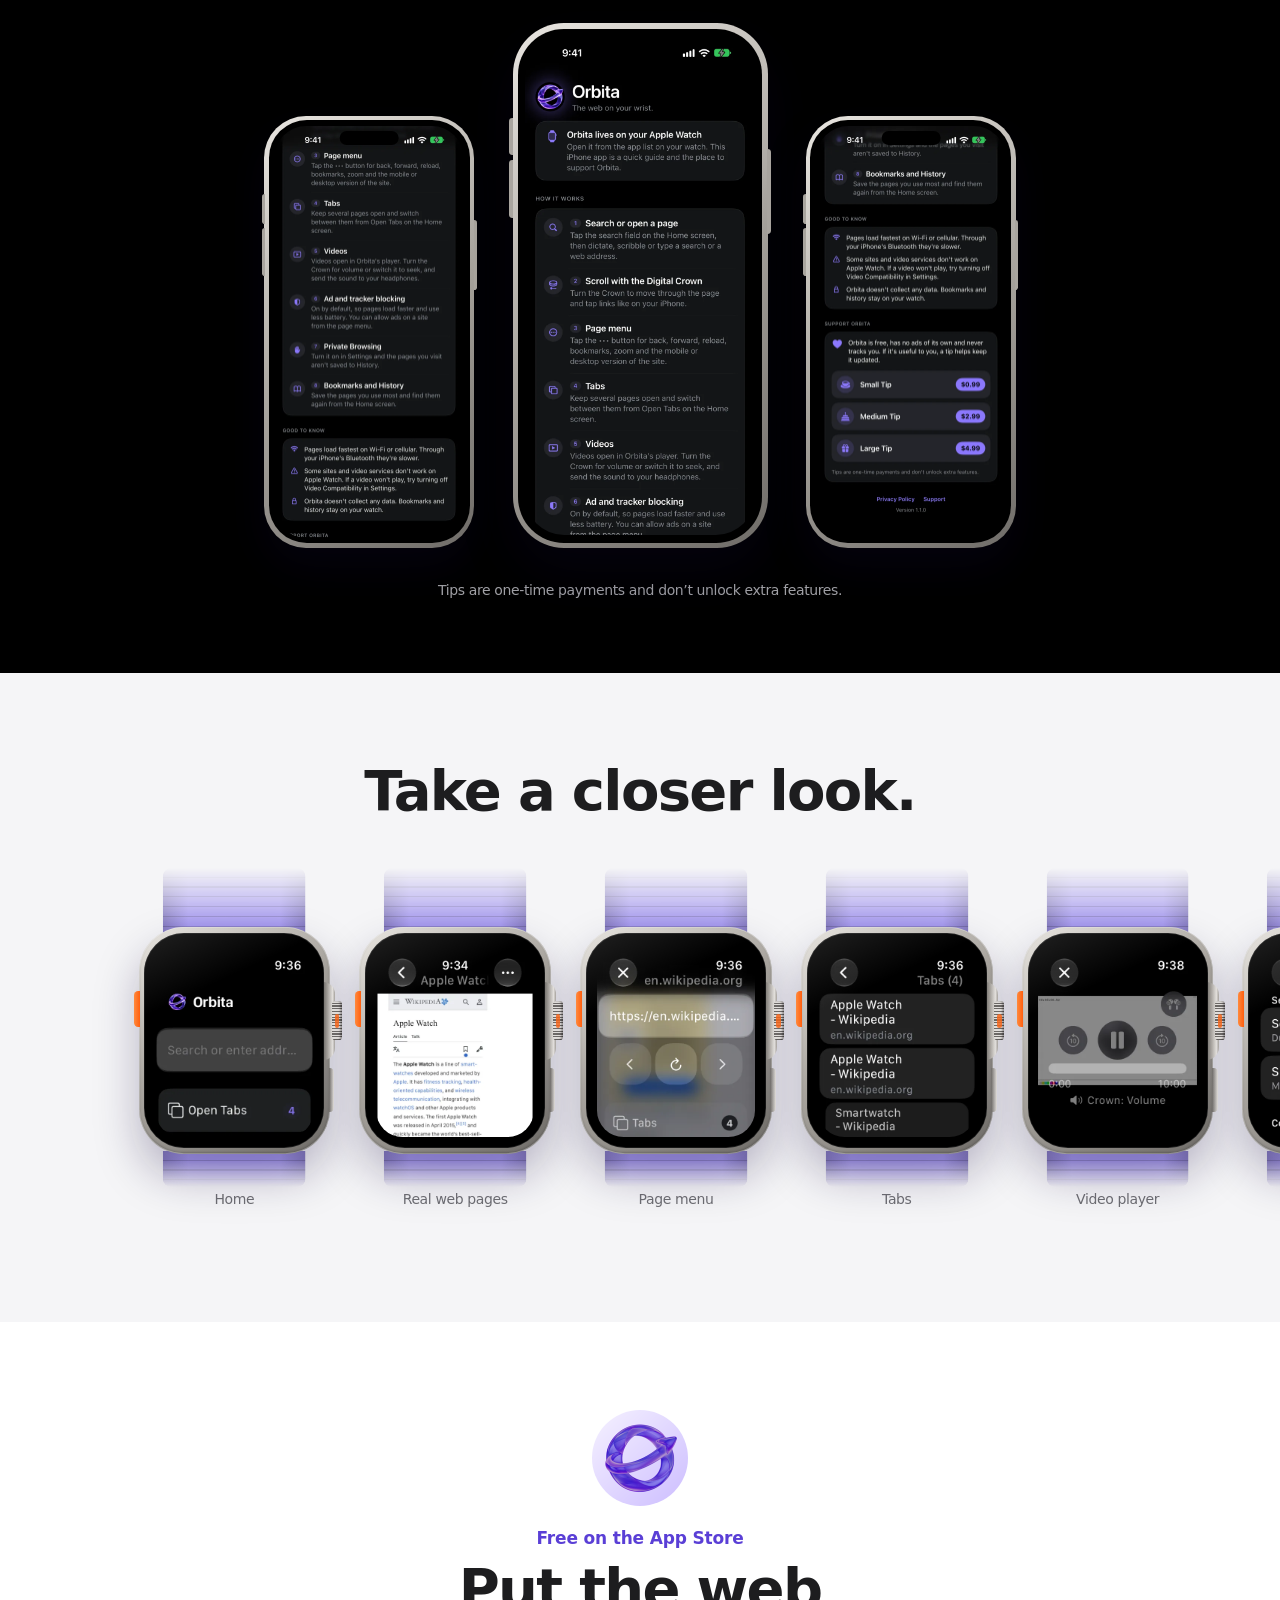
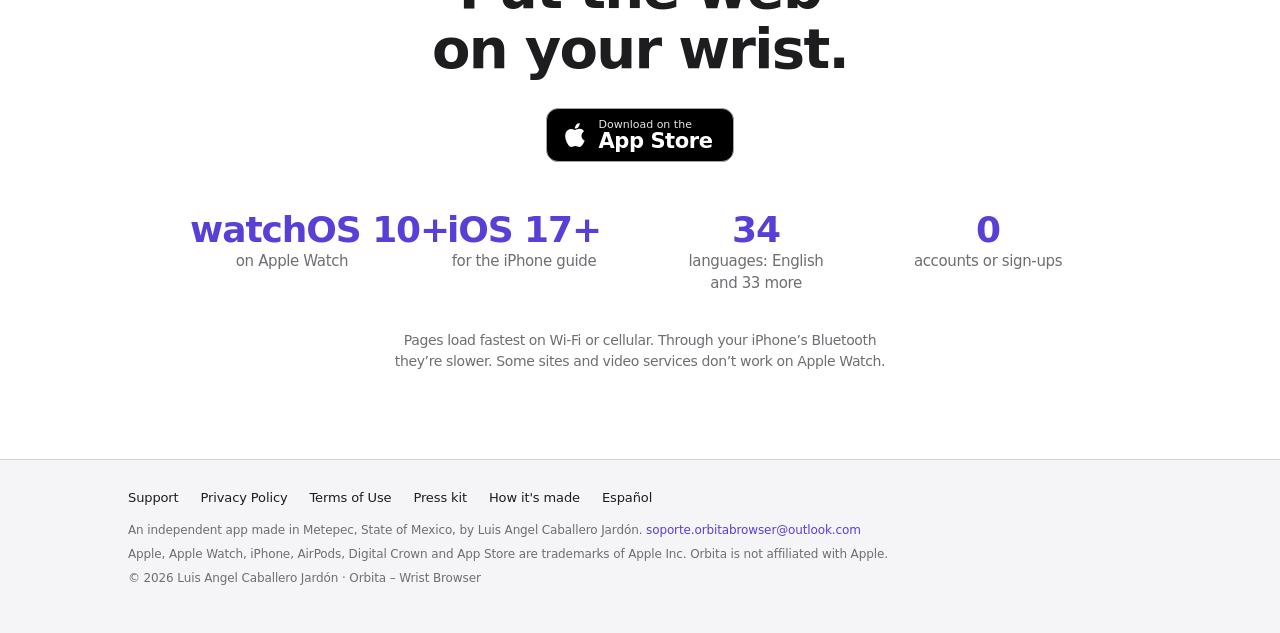
==== commit 8ba5310f: "Rediseño estilo Apple/Versa: EN en raíz + /es/, Apple Watch Ultra e iPhone en CSS, icono lavanda, le" ====
--- a/index.html
+++ b/index.html
@@ -1,186 +1,202 @@
 <!DOCTYPE html>
-<html lang="es">
+<html lang="en">
 <head>
-  <meta charset="UTF-8">
-  <meta name="viewport" content="width=device-width, initial-scale=1.0">
-  <title>Orbita – Wrist Browser | La web completa en tu Apple Watch</title>
-  <meta name="description" content="Orbita – Wrist Browser es un navegador para Apple Watch con bloqueo de anuncios, pestañas, videos con control desde la Digital Crown y cero rastreo.">
-  <meta name="theme-color" content="#010102">
-  <meta property="og:title" content="Orbita – Wrist Browser">
-  <meta property="og:description" content="La web completa en tu muñeca. Sin anuncios, sin rastreo.">
-  <meta property="og:image" content="assets/img/icon_512.png">
-  <link rel="icon" type="image/png" href="assets/img/favicon.png">
+  <meta charset="utf-8">
+  <meta name="viewport" content="width=device-width, initial-scale=1, viewport-fit=cover">
+  <meta name="color-scheme" content="light dark">
+  <title>Orbita – Wrist Browser · The whole web on your Apple Watch</title>
+  <meta name="description" content="A web browser for Apple Watch with built-in ad, tracker and cookie-notice blocking, tabs, history and videos you control with the Digital Crown. No accounts, no tracking.">
+  <meta name="theme-color" content="#efeaff" media="(prefers-color-scheme: light)">
+  <meta name="theme-color" content="#000000" media="(prefers-color-scheme: dark)">
+  <link rel="canonical" href="https://llcaballeroll.github.io/orbita_browser_web/">
+  <link rel="alternate" hreflang="en" href="https://llcaballeroll.github.io/orbita_browser_web/">
+  <link rel="alternate" hreflang="es" href="https://llcaballeroll.github.io/orbita_browser_web/es/">
+  <link rel="alternate" hreflang="x-default" href="https://llcaballeroll.github.io/orbita_browser_web/">
+
+  <meta property="og:type" content="website">
+  <meta property="og:site_name" content="Orbita – Wrist Browser">
+  <meta property="og:locale" content="en_US">
+  <meta property="og:title" content="Orbita – Wrist Browser · The whole web on your Apple Watch">
+  <meta property="og:description" content="A web browser for Apple Watch with built-in ad, tracker and cookie-notice blocking, tabs, history and videos you control with the Digital Crown. No accounts, no tracking.">
+  <meta property="og:url" content="https://llcaballeroll.github.io/orbita_browser_web/">
+  <meta property="og:image" content="https://llcaballeroll.github.io/orbita_browser_web/assets/img/og-image.jpg">
+  <meta property="og:image:width" content="1200">
+  <meta property="og:image:height" content="630">
+  <meta name="twitter:card" content="summary_large_image">
+  <meta name="apple-itunes-app" content="app-id=6825872586">
+
+  <link rel="icon" type="image/png" sizes="32x32" href="assets/img/favicon-32.png">
+  <link rel="icon" type="image/png" sizes="192x192" href="assets/img/icon-192.png">
   <link rel="apple-touch-icon" href="assets/img/apple-touch-icon.png">
-  <link rel="preconnect" href="https://fonts.googleapis.com">
-  <link rel="preconnect" href="https://fonts.gstatic.com" crossorigin>
-  <link href="https://fonts.googleapis.com/css2?family=Inter:wght@400;500;600&display=swap" rel="stylesheet">
   <link rel="stylesheet" href="css/styles.css">
+  <link rel="preload" as="image" href="assets/shots/en/watch-01-home.webp" fetchpriority="high">
+  <script type="application/ld+json">
+  {
+    "@context": "https://schema.org",
+    "@type": "SoftwareApplication",
+    "name": "Orbita – Wrist Browser",
+    "operatingSystem": "watchOS 10.0 or later, iOS 17.0 or later",
+    "applicationCategory": "UtilitiesApplication",
+    "offers": { "@type": "Offer", "price": "0", "priceCurrency": "USD" },
+    "downloadUrl": "https://apps.apple.com/us/app/orbita-wrist-browser/id6825872586",
+    "author": { "@type": "Person", "name": "Luis Angel Caballero Jardón" },
+    "image": "https://llcaballeroll.github.io/orbita_browser_web/assets/img/icon-512.png"
+  }
+  </script>
 </head>
 <body>
-
-  <header class="navbar">
-    <nav class="container nav-inner" aria-label="Principal">
-      <a href="#" class="logo">
-        <img src="assets/img/icon_512.png" alt="" width="28" height="28">
-        <span>Orbita<span class="logo-suffix"> – Wrist Browser</span></span>
-      </a>
+  <a class="skip-link" href="#main">Skip to content</a>
+
+  <header class="nav">
+    <nav class="wrap nav-inner" aria-label="Main">
+      <a class="brand" href="./"><img src="assets/img/icon-192.png" alt="" width="28" height="28">Orbita</a>
       <div class="nav-links">
-        <a href="#funciones" class="hide-sm">Funciones</a>
-        <a href="#privacidad" class="hide-sm">Privacidad</a>
-        <a href="support.html">Soporte</a>
-        <a href="#descargar" class="btn btn-primary">Descargar</a>
-      </div>
+        <a href="#blocking">Blocking</a>
+        <a href="#video">Video</a>
+        <a href="#privacy">Privacy</a>
+        <a href="#iphone">iPhone</a>
+        <a href="support.html">Support</a>
+      </div>
+      <a class="lang" href="es/" hreflang="es" lang="es"><svg viewBox="0 0 24 24" aria-hidden="true"><circle cx="12" cy="12" r="9"/><path d="M3 12h18M12 3c3 3 3 15 0 18M12 3c-3 3-3 15 0 18"/></svg><span>Español</span></a>
+      <a class="btn" href="https://apps.apple.com/us/app/orbita-wrist-browser/id6825872586" target="_blank" rel="noopener">Download</a>
     </nav>
   </header>
 
-  <main>
+  <main id="main">
     <!-- Hero -->
-    <section class="hero">
-      <div class="container">
-        <img src="assets/img/icon_512.png" alt="Ícono de Orbita – Wrist Browser" class="hero-icon rise" width="112" height="112">
-        <p class="eyebrow rise rise-2"><span class="dot"></span>Navegador para Apple Watch</p>
-        <h1 class="display-xl rise rise-2">La web completa,<br>en tu muñeca.</h1>
-        <p class="lead rise rise-3">Busca, lee y mira videos directo desde tu Apple Watch. Sin anuncios, sin rastreadores y sin necesitar el iPhone.</p>
-        <div class="hero-actions rise rise-4" id="descargar">
-          <a class="btn btn-primary" href="https://apps.apple.com/us/app/orbita-wrist-browser/id6825872586" target="_blank" rel="noopener">Descargar en la App Store</a>
-          <a href="#funciones" class="btn btn-secondary">Ver funciones</a>
-        </div>
-      </div>
-    </section>
-
-    <!-- Gallery -->
-    <section class="gallery" aria-label="Capturas de pantalla">
-      <div class="container">
-        <div class="gallery-panel">
-          <div class="watch-row">
-            <figure class="watch">
-              <div class="watch-frame"><img src="assets/img/01_home.png" alt="Pantalla de inicio con buscador y pestañas abiertas" width="422" height="514" loading="lazy"></div>
-              <figcaption>Busca o dicta una dirección</figcaption>
-            </figure>
-            <figure class="watch">
-              <div class="watch-frame"><img src="assets/img/02_page.png" alt="Artículo de Wikipedia abierto en Orbita" width="422" height="514" loading="lazy"></div>
-              <figcaption>Páginas reales, no versiones recortadas</figcaption>
-            </figure>
-            <figure class="watch">
-              <div class="watch-frame"><img src="assets/img/04_tabs.png" alt="Lista de pestañas abiertas" width="422" height="514" loading="lazy"></div>
-              <figcaption>Pestañas que no se pierden</figcaption>
-            </figure>
-          </div>
-        </div>
-      </div>
-    </section>
-
-    <!-- Features -->
-    <section class="section" id="funciones">
-      <div class="container">
-        <div class="section-head">
-          <p class="eyebrow">Funciones</p>
-          <h2 class="display-md">Pensado para una pantalla de 45&nbsp;mm.</h2>
-          <p class="muted">Todo lo esencial de un navegador, adaptado al reloj y a la Digital Crown.</p>
-        </div>
-
-        <div class="features-grid">
-          <article class="feature-card">
-            <div class="feature-icon" aria-hidden="true">
-              <svg viewBox="0 0 24 24" fill="none" stroke="currentColor" stroke-width="2" stroke-linecap="round" stroke-linejoin="round"><path d="M12 22s8-4 8-10V5l-8-3-8 3v7c0 6 8 10 8 10z"/></svg>
-            </div>
-            <h3 class="card-title">Bloqueo de anuncios nativo</h3>
-            <p>Anuncios, rastreadores y avisos de cookies se bloquean dentro del motor web, antes de descargarse. Las páginas cargan más rápido y la batería dura más.</p>
-          </article>
-
-          <article class="feature-card">
-            <div class="feature-icon" aria-hidden="true">
-              <svg viewBox="0 0 24 24" fill="none" stroke="currentColor" stroke-width="2" stroke-linecap="round" stroke-linejoin="round"><polygon points="6 4 20 12 6 20 6 4"/></svg>
-            </div>
-            <h3 class="card-title">Videos con la Digital Crown</h3>
-            <p>Orbita detecta los videos de cada página y los abre en el reproductor del reloj. Gira la corona para subir el volumen o adelantar.</p>
-          </article>
-
-          <article class="feature-card">
-            <div class="feature-icon" aria-hidden="true">
-              <svg viewBox="0 0 24 24" fill="none" stroke="currentColor" stroke-width="2" stroke-linecap="round" stroke-linejoin="round"><path d="M3 18v-6a9 9 0 0 1 18 0v6"/><path d="M21 19a2 2 0 0 1-2 2h-1v-6h3zM3 19a2 2 0 0 0 2 2h1v-6H3z"/></svg>
-            </div>
-            <h3 class="card-title">Bocina o AirPods</h3>
-            <p>Escucha por la bocina del reloj o pasa el audio a tus audífonos Bluetooth con un toque, y regrésalo cuando quieras.</p>
-          </article>
-
-          <article class="feature-card">
-            <div class="feature-icon" aria-hidden="true">
-              <svg viewBox="0 0 24 24" fill="none" stroke="currentColor" stroke-width="2" stroke-linecap="round" stroke-linejoin="round"><rect x="8" y="8" width="13" height="13" rx="2"/><path d="M16 8V5a2 2 0 0 0-2-2H5a2 2 0 0 0-2 2v9a2 2 0 0 0 2 2h3"/></svg>
-            </div>
-            <h3 class="card-title">Pestañas</h3>
-            <p>Abre varias páginas y cambia entre ellas. Se conservan aunque cierres la app, y Orbita duerme las que no usas para cuidar la memoria.</p>
-          </article>
-
-          <article class="feature-card">
-            <div class="feature-icon" aria-hidden="true">
-              <svg viewBox="0 0 24 24" fill="none" stroke="currentColor" stroke-width="2" stroke-linecap="round" stroke-linejoin="round"><path d="M12 2a3 3 0 0 0-3 3v7a3 3 0 0 0 6 0V5a3 3 0 0 0-3-3z"/><path d="M19 10v2a7 7 0 0 1-14 0v-2"/><path d="M12 19v3"/></svg>
-            </div>
-            <h3 class="card-title">Búsqueda por voz</h3>
-            <p>Dicta lo que buscas o una dirección como "wikipedia punto org". Elige entre DuckDuckGo, Google, Bing o Ecosia.</p>
-          </article>
-
-          <article class="feature-card">
-            <div class="feature-icon" aria-hidden="true">
-              <svg viewBox="0 0 24 24" fill="none" stroke="currentColor" stroke-width="2" stroke-linecap="round" stroke-linejoin="round"><path d="M4 19.5A2.5 2.5 0 0 1 6.5 17H20"/><path d="M6.5 2H20v20H6.5A2.5 2.5 0 0 1 4 19.5v-15A2.5 2.5 0 0 1 6.5 2z"/></svg>
-            </div>
-            <h3 class="card-title">Marcadores e historial</h3>
-            <p>Guarda tus sitios favoritos y vuelve a lo que leíste. Borra el historial cuando quieras o navega en modo privado.</p>
-          </article>
-        </div>
-      </div>
-    </section>
-
-    <!-- Privacy -->
-    <section class="section" id="privacidad">
-      <div class="container split">
+    <section class="tile hero" aria-labelledby="hero-title">
+      <div class="wrap">
+        <img class="app-icon enter" src="assets/img/icon-192.png" alt="" width="92" height="92">
+        <p class="eyebrow enter">Web browser for Apple Watch</p>
+        <h1 id="hero-title" class="display enter">The whole web.<br><span class="grad">On your wrist.</span></h1>
+        <p class="lead enter">Search, read and watch videos right from your Apple Watch. No ads, no trackers, no reaching for your iPhone.</p>
+        <div class="enter">
+          <div class="stores"><a class="store" href="https://apps.apple.com/us/app/orbita-wrist-browser/id6825872586" target="_blank" rel="noopener"><svg viewBox="0 0 24 24" aria-hidden="true"><path fill="currentColor" d="M16.37 1.43c0 1.14-.5 2.27-1.18 3.08-.74.9-1.99 1.57-2.99 1.57-.12 0-.23-.02-.3-.03-.01-.06-.04-.22-.04-.39 0-1.15.57-2.270 1.2-2.98.81-.94 2.15-1.64 3.250-1.68.03.13.06.28.06.43Zm4.56 15.71c-.03.07-.46 1.58-1.52 3.12-.94 1.34-1.94 2.71-3.43 2.71-1.52 0-1.9-.88-3.63-.88-1.7 0-2.3.91-3.67.91-1.38 0-2.33-1.26-3.43-2.8C4 18.38 2.97 15.57 2.97 12.920c0-4.28 2.8-6.55 5.55-6.55 1.45 0 2.67.95 3.6.95.86 0 2.22-1.01 3.9-1.01.61 0 2.89.06 4.37 2.19-.13.09-2.38 1.37-2.38 4.19 0 3.26 2.85 4.42 2.95 4.45Z"/></svg><span><small>Download on the</small><strong>App Store</strong></span></a></div>
+          <p class="fineprint">Free · Apple Watch with watchOS 10 or later · Optional tips, no ads of our own</p>
+        </div>
+      </div>
+      <div class="hero-stage">
+        <img class="orbit" src="assets/img/orbit-640.webp" alt="" width="640" height="640">
+        <div class="aw "><div class="aw-case"><i class="guard"></i><i class="crown"></i><i class="side"></i><i class="action"></i><div class="aw-glass"><div class="aw-screen cycle"><img src="assets/shots/en/watch-01-home.webp" alt="Orbita home screen with the search field and open tabs" width="422" height="514" fetchpriority="high"><img src="assets/shots/en/watch-02-page.webp" alt="A web page open in Orbita" width="422" height="514"><img src="assets/shots/en/watch-05-video.webp" alt="Orbita's video player with Digital Crown volume" width="422" height="514"></div></div></div></div>
+      </div>
+    </section>
+
+    <!-- Bloqueo -->
+    <section id="blocking" class="tile dark" aria-labelledby="blocking-title">
+      <div class="wrap">
+        <p class="eyebrow">Built-in blocking</p>
+        <h2 id="blocking-title" class="headline reveal">Ads, trackers and cookie notices.<br>Gone before they load.</h2>
+        <p class="lead reveal">Blocking happens inside the web engine, before anything downloads. Pages load faster and your battery lasts longer.</p>
+        <div class="facts reveal"><div><b>190+</b><span>ad and tracker domains blocked</span></div><div><b>1 tap</b><span>to allow ads on a site</span></div><div><b>0</b><span>servers consulted: the list ships in the app</span></div></div>
+      </div>
+      <div class="stage">
+        <figure class="side"><div class="aw "><div class="aw-case"><i class="guard"></i><i class="crown"></i><i class="side"></i><i class="action"></i><div class="aw-glass"><div class="aw-screen"><img src="assets/shots/en/watch-03-menu.webp" alt="Page menu with back, reload, tabs and site options" width="422" height="514" loading="lazy"></div></div></div></div></figure>
+        <figure><div class="aw big"><div class="aw-case"><i class="guard"></i><i class="crown"></i><i class="side"></i><i class="action"></i><div class="aw-glass"><div class="aw-screen"><img src="assets/shots/en/watch-02-page.webp" alt="A web page open in Orbita" width="422" height="514" loading="lazy"></div></div></div></div></figure>
+        <figure class="side"><div class="aw "><div class="aw-case"><i class="guard"></i><i class="crown"></i><i class="side"></i><i class="action"></i><div class="aw-glass"><div class="aw-screen"><img src="assets/shots/en/watch-01-home.webp" alt="Orbita home screen with the search field and open tabs" width="422" height="514" loading="lazy"></div></div></div></div></figure>
+      </div>
+    </section>
+
+    <!-- Videos -->
+    <section id="video" class="tile alt" aria-labelledby="video-title">
+      <div class="wrap split">
         <div>
-          <p class="eyebrow">Privacidad</p>
-          <h2 class="display-md">Tu navegación es solo tuya.</h2>
-          <p class="muted">Orbita no tiene cuentas, analíticas ni anuncios propios. Lo que haces en el reloj se queda en el reloj.</p>
-          <ul class="checklist">
-            <li>No recopilamos ningún dato personal ni de uso.</li>
-            <li>Marcadores, historial y pestañas se guardan solo en tu Apple Watch.</li>
-            <li>Navegación privada que no guarda historial, cookies ni pestañas.</li>
-            <li>Borra cookies y datos de sitios con un toque.</li>
-          </ul>
-          <p class="cta-row"><a href="privacy.html" class="btn btn-secondary">Leer la política de privacidad</a></p>
-        </div>
-        <figure class="watch">
-          <div class="watch-frame"><img src="assets/img/06_settings.png" alt="Ajustes de Orbita con buscador y bloqueo de contenido" width="422" height="514" loading="lazy"></div>
-          <figcaption>Ajustes simples, en español</figcaption>
-        </figure>
-      </div>
-    </section>
-
-    <!-- Support -->
-    <section class="section">
-      <div class="container">
-        <div class="cta-banner">
-          <div>
-            <span class="badge">Gratis</span>
-            <h2 class="cta-title">Gratis y sin anuncios.</h2>
-            <p>Orbita es un proyecto independiente. Si te es útil, puedes dejar una propina desde la app en "Apoya a Orbita". Las propinas son opcionales y no desbloquean funciones.</p>
-          </div>
-          <a href="support.html" class="btn btn-secondary">Ayuda y soporte</a>
-        </div>
+          <p class="eyebrow">Videos</p>
+          <h2 id="video-title" class="headline reveal">Turn the Crown.<br>Hear it on AirPods.</h2>
+          <p class="lead reveal">Orbita finds the videos on each page and opens them in the watch's native player.</p>
+          <ul class="checks reveal"><li><strong>Volume or seek with the Digital Crown</strong><span>Pick what the Crown does: change the volume or move through the video.</span></li><li><strong>10-second skips</strong><span>Jump back or forward with one tap.</span></li><li><strong>AirPods and Bluetooth headphones</strong><span>Send the sound to your headphones, and bring it back to the watch whenever you like.</span></li></ul>
+        </div>
+        <div class="stage"><div class="aw big"><div class="aw-case"><i class="guard"></i><i class="crown"></i><i class="side"></i><i class="action"></i><div class="aw-glass"><div class="aw-screen"><img src="assets/shots/en/watch-05-video.webp" alt="Orbita's video player with Digital Crown volume" width="422" height="514" loading="lazy"></div></div></div></div></div>
+      </div>
+    </section>
+
+    <!-- Navegación diaria -->
+    <section id="browse" class="tile" aria-labelledby="browse-title">
+      <div class="wrap">
+        <p class="eyebrow">Everyday browsing</p>
+        <h2 id="browse-title" class="headline reveal">Everything a browser needs.<br>Sized for your wrist.</h2>
+        <div class="cards reveal"><article class="card"><span class="ico"><svg viewBox="0 0 24 24" aria-hidden="true"><rect x="8" y="8" width="13" height="13" rx="2"/><path d="M16 8V5a2 2 0 0 0-2-2H5a2 2 0 0 0-2 2v9a2 2 0 0 0 2 2h3"/></svg></span><h3>Tabs</h3><p>Keep several pages open and switch between them. They stay open after you close the app, and unused tabs go to sleep to save memory.</p></article><article class="card"><span class="ico"><svg viewBox="0 0 24 24" aria-hidden="true"><circle cx="12" cy="12" r="9"/><path d="M12 7v5l3 2"/></svg></span><h3>History and bookmarks</h3><p>Find what you read again and save the sites you use most. Clear your history whenever you want.</p></article><article class="card"><span class="ico"><svg viewBox="0 0 24 24" aria-hidden="true"><path d="M12 2a3 3 0 0 0-3 3v7a3 3 0 0 0 6 0V5a3 3 0 0 0-3-3z"/><path d="M19 10v2a7 7 0 0 1-14 0v-2M12 19v3"/></svg></span><h3>Search by voice</h3><p>Dictate, scribble or type. Say an address like “wikipedia dot org”. Choose DuckDuckGo, Google, Bing or Ecosia.</p></article><article class="card"><span class="ico"><svg viewBox="0 0 24 24" aria-hidden="true"><rect x="2" y="4" width="20" height="13" rx="2"/><path d="M8 21h8M12 17v4"/></svg></span><h3>Mobile or desktop</h3><p>Ask sites for their mobile, desktop or watch version, from Settings or the page menu.</p></article><article class="card"><span class="ico"><svg viewBox="0 0 24 24" aria-hidden="true"><circle cx="11" cy="11" r="7"/><path d="m21 21-4.3-4.3M8 11h6M11 8v6"/></svg></span><h3>Page zoom</h3><p>Make text bigger or smaller from the page menu.</p></article><article class="card"><span class="ico"><svg viewBox="0 0 24 24" aria-hidden="true"><rect x="3" y="5" width="18" height="14" rx="2"/><path d="M3 9h18M6 3l12 18"/></svg></span><h3>Pop-up blocking</h3><p>Pop-ups are stopped, and the page menu tells you how many.</p></article></div>
+      </div>
+      <div class="stage">
+        <figure class="side"><div class="aw "><div class="aw-case"><i class="guard"></i><i class="crown"></i><i class="side"></i><i class="action"></i><div class="aw-glass"><div class="aw-screen"><img src="assets/shots/en/watch-07-history.webp" alt="History" width="422" height="514" loading="lazy"></div></div></div></div></figure>
+        <figure><div class="aw big"><div class="aw-case"><i class="guard"></i><i class="crown"></i><i class="side"></i><i class="action"></i><div class="aw-glass"><div class="aw-screen"><img src="assets/shots/en/watch-04-tabs.webp" alt="List of open tabs" width="422" height="514" loading="lazy"></div></div></div></div></figure>
+      </div>
+    </section>
+
+    <!-- Privacidad -->
+    <section id="privacy" class="tile alt" aria-labelledby="privacy-title">
+      <div class="wrap split">
+        <div>
+          <p class="eyebrow">Privacy</p>
+          <h2 id="privacy-title" class="headline reveal">Your browsing<br>stays on your watch.</h2>
+          <p class="lead reveal">Orbita has no accounts, no analytics and no ads of its own.</p>
+          <ul class="checks reveal"><li><strong>No data collected</strong><span>Nothing about you or your browsing is sent to the developer or to third parties.</span></li><li><strong>Stored only on your watch</strong><span>Bookmarks, history and tabs never leave it.</span></li><li><strong>Private Browsing</strong><span>Saves no history, cookies or tabs.</span></li><li><strong>One-tap cleanup</strong><span>Clear cookies and website data from Settings.</span></li></ul>
+          <p style="margin-top:24px"><a href="privacy.html">Read the privacy policy ›</a></p>
+        </div>
+        <div class="stage"><div class="aw big"><div class="aw-case"><i class="guard"></i><i class="crown"></i><i class="side"></i><i class="action"></i><div class="aw-glass"><div class="aw-screen"><img src="assets/shots/en/watch-06-settings.webp" alt="Orbita settings: search engine, site version and content blocking" width="422" height="514" loading="lazy"></div></div></div></div></div>
+      </div>
+    </section>
+
+    <!-- iPhone -->
+    <section id="iphone" class="tile dark black" aria-labelledby="iphone-title">
+      <div class="wrap">
+        <p class="eyebrow">iPhone app included</p>
+        <h2 id="iphone-title" class="headline reveal">A pocket guide.<br>And a tip jar.</h2>
+        <p class="lead reveal">Orbita lives on your Apple Watch. The iPhone app shows how it works in 8 steps and is where you can leave an optional tip.</p>
+        <ol class="steps reveal" style="max-width:900px;margin-inline:auto"><li><strong>Search or open a page</strong>Dictate, scribble or type.</li><li><strong>Scroll with the Crown</strong>Tap links like on your iPhone.</li><li><strong>Page menu</strong>Back, reload, bookmarks, zoom, site version.</li><li><strong>Tabs</strong>Switch from Open Tabs.</li><li><strong>Videos</strong>Crown for volume or seek.</li><li><strong>Ad and tracker blocking</strong>On by default.</li><li><strong>Private Browsing</strong>Pages aren't saved to History.</li><li><strong>Bookmarks and History</strong>Right from the Home screen.</li></ol>
+      </div>
+      <div class="stage">
+        <div class="ip side"><div class="ip-case"><i class="b1"></i><i class="b2"></i><i class="b3"></i><div class="ip-glass"><div class="ip-screen"><img src="assets/shots/en/iphone-02-center.webp" alt="Guide steps on iPhone" width="760" height="1652" loading="lazy"></div></div></div></div>
+        <div class="ip "><div class="ip-case"><i class="b1"></i><i class="b2"></i><i class="b3"></i><div class="ip-glass"><div class="ip-screen"><img src="assets/shots/en/iphone-01-top.webp" alt="Top of the iPhone app with the guide" width="760" height="1652" loading="lazy"></div></div></div></div>
+        <div class="ip side"><div class="ip-case"><i class="b1"></i><i class="b2"></i><i class="b3"></i><div class="ip-glass"><div class="ip-screen"><img src="assets/shots/en/iphone-03-bottom.webp" alt="Tips on iPhone" width="760" height="1652" loading="lazy"></div></div></div></div>
+      </div>
+      <p class="fineprint" style="margin-top:-56px;padding-bottom:72px">Tips are one-time payments and don’t unlock extra features.</p>
+    </section>
+
+    <!-- Galería -->
+    <section class="tile alt" aria-labelledby="gallery-title">
+      <div class="wrap">
+        <h2 id="gallery-title" class="headline">Take a closer look.</h2>
+      </div>
+      <div class="gallery">
+        <div class="gallery-track" tabindex="0" role="group" aria-label="Screenshots, scroll sideways">
+          <figure><div class="aw "><div class="aw-case"><i class="guard"></i><i class="crown"></i><i class="side"></i><i class="action"></i><div class="aw-glass"><div class="aw-screen"><img src="assets/shots/en/watch-01-home.webp" alt="" width="422" height="514" loading="lazy"></div></div></div></div><figcaption>Home</figcaption></figure>
+          <figure><div class="aw "><div class="aw-case"><i class="guard"></i><i class="crown"></i><i class="side"></i><i class="action"></i><div class="aw-glass"><div class="aw-screen"><img src="assets/shots/en/watch-02-page.webp" alt="" width="422" height="514" loading="lazy"></div></div></div></div><figcaption>Real web pages</figcaption></figure>
+          <figure><div class="aw "><div class="aw-case"><i class="guard"></i><i class="crown"></i><i class="side"></i><i class="action"></i><div class="aw-glass"><div class="aw-screen"><img src="assets/shots/en/watch-03-menu.webp" alt="" width="422" height="514" loading="lazy"></div></div></div></div><figcaption>Page menu</figcaption></figure>
+          <figure><div class="aw "><div class="aw-case"><i class="guard"></i><i class="crown"></i><i class="side"></i><i class="action"></i><div class="aw-glass"><div class="aw-screen"><img src="assets/shots/en/watch-04-tabs.webp" alt="" width="422" height="514" loading="lazy"></div></div></div></div><figcaption>Tabs</figcaption></figure>
+          <figure><div class="aw "><div class="aw-case"><i class="guard"></i><i class="crown"></i><i class="side"></i><i class="action"></i><div class="aw-glass"><div class="aw-screen"><img src="assets/shots/en/watch-05-video.webp" alt="" width="422" height="514" loading="lazy"></div></div></div></div><figcaption>Video player</figcaption></figure>
+          <figure><div class="aw "><div class="aw-case"><i class="guard"></i><i class="crown"></i><i class="side"></i><i class="action"></i><div class="aw-glass"><div class="aw-screen"><img src="assets/shots/en/watch-06-settings.webp" alt="" width="422" height="514" loading="lazy"></div></div></div></div><figcaption>Settings</figcaption></figure>
+          <figure><div class="aw "><div class="aw-case"><i class="guard"></i><i class="crown"></i><i class="side"></i><i class="action"></i><div class="aw-glass"><div class="aw-screen"><img src="assets/shots/en/watch-07-history.webp" alt="" width="422" height="514" loading="lazy"></div></div></div></div><figcaption>History</figcaption></figure>
+        </div>
+      </div>
+    </section>
+
+    <!-- Descargar -->
+    <section id="get" class="tile pad" aria-labelledby="get-title">
+      <div class="wrap">
+        <img class="reveal" src="assets/img/icon-192.png" alt="" width="96" height="96" style="width:96px;border-radius:50%;margin:0 auto 20px">
+        <p class="eyebrow">Free on the App Store</p>
+        <h2 id="get-title" class="headline reveal">Put the web<br>on your wrist.</h2>
+        <div class="stores"><a class="store" href="https://apps.apple.com/us/app/orbita-wrist-browser/id6825872586" target="_blank" rel="noopener"><svg viewBox="0 0 24 24" aria-hidden="true"><path fill="currentColor" d="M16.37 1.43c0 1.14-.5 2.27-1.18 3.08-.74.9-1.99 1.57-2.99 1.57-.12 0-.23-.02-.3-.03-.01-.06-.04-.22-.04-.39 0-1.15.57-2.270 1.2-2.98.81-.94 2.15-1.64 3.250-1.68.03.13.06.28.06.43Zm4.56 15.71c-.03.07-.46 1.58-1.52 3.12-.94 1.34-1.94 2.71-3.43 2.71-1.52 0-1.9-.88-3.63-.88-1.7 0-2.3.91-3.67.91-1.38 0-2.33-1.26-3.43-2.8C4 18.38 2.97 15.57 2.97 12.920c0-4.28 2.8-6.55 5.55-6.55 1.45 0 2.67.95 3.6.95.86 0 2.22-1.01 3.9-1.01.61 0 2.89.06 4.37 2.19-.13.09-2.38 1.37-2.38 4.19 0 3.26 2.85 4.42 2.95 4.45Z"/></svg><span><small>Download on the</small><strong>App Store</strong></span></a></div>
+        <div class="facts small reveal"><div><b>watchOS 10+</b><span>on Apple Watch</span></div><div><b>iOS 17+</b><span>for the iPhone guide</span></div><div><b>34</b><span>languages: English and 33 more</span></div><div><b>0</b><span>accounts or sign-ups</span></div></div>
+        <p class="fineprint" style="margin-top:36px">Pages load fastest on Wi-Fi or cellular. Through your iPhone’s Bluetooth they’re slower. Some sites and video services don’t work on Apple Watch.</p>
       </div>
     </section>
   </main>
 
   <footer class="footer">
-    <div class="container footer-inner">
-      <div>
-        <div class="logo"><img src="assets/img/icon_512.png" alt="" width="28" height="28">Orbita – Wrist Browser</div>
-        <small>&copy; 2026 Orbita – Wrist Browser. Creado por Luis Angel Caballero Jardón.</small>
-        <small>Metepec, Estado de México.</small>
-      </div>
+    <div class="wrap">
       <div class="footer-links">
-        <a href="privacy.html">Privacidad</a>
-        <a href="support.html">Soporte</a>
-      </div>
+        <a href="support.html">Support</a>
+        <a href="privacy.html">Privacy Policy</a>
+        <a href="terms.html">Terms of Use</a>
+        <a href="presskit.html">Press kit</a>
+        <a href="technical.html">How it's made</a>
+        <a href="es/" hreflang="es" lang="es">Español</a>
+      </div>
+      <p>An independent app made in Metepec, State of Mexico, by Luis Angel Caballero Jardón. <a href="mailto:soporte.orbitabrowser@outlook.com">soporte.orbitabrowser@outlook.com</a></p>
+      <p>Apple, Apple Watch, iPhone, AirPods, Digital Crown and App Store are trademarks of Apple Inc. Orbita is not affiliated with Apple.</p>
+      <p>© 2026 Luis Angel Caballero Jardón · Orbita – Wrist Browser</p>
     </div>
   </footer>
-
 </body>
 </html>
--- a/css/styles.css
+++ b/css/styles.css
@@ -1,363 +1,406 @@
-/* css/styles.css — Orbita – Wrist Browser
- * Design language adapted from the Linear DESIGN.md (awesome-design-md):
- * near-black canvas, a surface ladder with hairline borders, one chromatic
- * accent (Orbita violet), tight negative tracking on display type.
- */
-
-/* --- Tokens --- */
+/* Orbita – Wrist Browser · sitio web
+   Chasis inspirado en apple.com (como Versa): mosaicos a todo lo ancho que alternan
+   claro y oscuro, tipografía del sistema con tracking negativo en titulares y un solo
+   color de acción: el violeta del icono. El reloj y el iPhone se dibujan en CSS;
+   las capturas van crudas dentro. */
+
 :root {
-  --canvas: #010102;
-  --surface-1: #0f1011;
-  --surface-2: #141516;
-  --surface-3: #18191a;
-  --hairline: #23252a;
-  --hairline-strong: #34343a;
-
-  --ink: #f7f8f8;
-  --ink-muted: #d0d6e0;
-  --ink-subtle: #8a8f98;
-  --ink-tertiary: #62666d;
-
-  --accent: #8b78ff;
-  --accent-hover: #a597ff;
-  --accent-pressed: #7663f0;
-  --accent-ring: rgba(139, 120, 255, 0.5);
-
-  --r-xs: 4px;
-  --r-md: 8px;
-  --r-lg: 12px;
-  --r-xl: 16px;
-  --r-pill: 9999px;
-
-  --font: 'Inter', -apple-system, BlinkMacSystemFont, 'SF Pro Display', sans-serif;
-  --max-width: 1200px;
-  --nav-height: 56px;
-  --section: 96px;
-}
-
-/* --- Reset & base --- */
-*,
-*::before,
-*::after { margin: 0; padding: 0; box-sizing: border-box; }
-
-html { scroll-behavior: smooth; font-size: 16px; }
+  color-scheme: light dark;
+
+  /* Tonos crudos */
+  --white: #ffffff;
+  --parchment: #f5f5f7;
+  --lavender: #efeaff;       /* fondo del icono */
+  --lavender-2: #e2d9ff;
+  --ink: #1d1d1f;
+  --ink-muted: #6e6e73;      /* 4.9:1 sobre blanco */
+  --hairline: #d2d2d7;
+  --black: #000000;
+  --tile: #161617;
+  --night: #0d0b1a;          /* noche violeta para mosaicos oscuros */
+  --on-dark: #f5f5f7;
+  --on-dark-muted: #a1a1a6;  /* 7.6:1 sobre negro */
+  --violet-light: #5a3fd6;   /* 6.6:1 sobre blanco, 5.6:1 sobre lavanda */
+  --violet-dark: #a597ff;    /* 8.2:1 sobre negro (el #8b78ff de la app, aclarado para texto) */
+
+  /* Superficies de la página (cambian con el tema del sistema) */
+  --bg: var(--white);
+  --bg-alt: var(--parchment);
+  --text: var(--ink);
+  --text-muted: var(--ink-muted);
+  --accent: var(--violet-light);
+  --line: var(--hairline);
+  --nav-bg: rgb(245 245 247 / 0.8);
+  --hero-a: var(--lavender);
+  --hero-b: var(--lavender-2);
+
+  /* Titanio del reloj y del iPhone */
+  --ti-1: #e9e6e1;
+  --ti-2: #a9a59f;
+  --ti-3: #6f6c68;
+  --band: #a89cf0;          /* correa lavanda, como el icono */
+
+  @media (prefers-color-scheme: dark) {
+    --bg: var(--black);
+    --bg-alt: var(--tile);
+    --text: var(--on-dark);
+    --text-muted: var(--on-dark-muted);
+    --accent: var(--violet-dark);
+    --line: #424245;
+    --nav-bg: rgb(22 22 23 / 0.8);
+    --hero-a: #0f0c22;
+    --hero-b: #1c1540;
+    /* titanio negro */
+    --ti-1: #5a5856;
+    --ti-2: #2f2e2d;
+    --ti-3: #161616;
+    --band: #2d2a3d;
+  }
+
+  --font: system-ui, -apple-system, BlinkMacSystemFont, "SF Pro Text", "Segoe UI", Inter, Roboto, sans-serif;
+  --radius-card: 18px;
+  --wrap: 1024px;
+
+  accent-color: var(--accent);
+  scrollbar-color: color-mix(in srgb, var(--text) 40%, transparent) transparent;
+}
+
+*, *::before, *::after { box-sizing: border-box; }
+html { -webkit-text-size-adjust: 100%; text-size-adjust: 100%; }
+@media (prefers-reduced-motion: no-preference) { html { scroll-behavior: smooth; } }
 
 body {
+  margin: 0;
   font-family: var(--font);
-  background: var(--canvas);
-  color: var(--ink);
-  line-height: 1.6;
+  font-size: 17px;
+  line-height: 1.47;
+  letter-spacing: -0.022em;
+  background: var(--bg);
+  color: var(--text);
   -webkit-font-smoothing: antialiased;
-  overflow-x: hidden;
+  overflow-x: clip;
 }
 
 img { max-width: 100%; height: auto; display: block; }
-a { color: inherit; text-decoration: none; transition: color 0.2s ease, background-color 0.2s ease, border-color 0.2s ease; }
-ul { list-style: none; }
-
-:focus-visible { outline: 2px solid var(--accent-ring); outline-offset: 2px; border-radius: var(--r-md); }
-
-.container { width: 100%; max-width: var(--max-width); margin: 0 auto; padding: 0 24px; }
-
-/* --- Typography --- */
-.eyebrow {
-  display: inline-block;
-  font-size: 0.8125rem;
-  font-weight: 500;
-  letter-spacing: 0.02em;
-  color: var(--ink-subtle);
-}
-
-.eyebrow .dot {
-  display: inline-block;
-  width: 6px;
-  height: 6px;
-  margin-right: 8px;
-  border-radius: var(--r-pill);
-  background: var(--accent);
-  vertical-align: middle;
-}
-
-h1, h2, h3 { font-weight: 600; color: var(--ink); }
-
-.display-xl { font-size: clamp(2.5rem, 7vw, 4.5rem); line-height: 1.05; letter-spacing: -0.04em; }
-.display-md { font-size: clamp(1.875rem, 4vw, 2.5rem); line-height: 1.15; letter-spacing: -0.025em; }
-.card-title { font-size: 1.125rem; line-height: 1.3; letter-spacing: -0.01em; font-weight: 500; }
-
-.lead { font-size: 1.125rem; color: var(--ink-subtle); max-width: 560px; }
-.muted { color: var(--ink-subtle); }
-
-/* --- Buttons (8px corners, never pills) --- */
+a { color: var(--accent); text-decoration: none; }
+a:hover { text-decoration: underline; }
+:focus-visible { outline: 2px solid var(--accent); outline-offset: 3px; border-radius: 6px; }
+
+.skip-link {
+  position: absolute; left: 12px; top: -60px; z-index: 100;
+  background: var(--text); color: var(--bg); padding: 10px 16px; border-radius: 8px;
+}
+.skip-link:focus { top: 12px; }
+.visually-hidden { position: absolute !important; width: 1px; height: 1px; overflow: hidden; clip-path: inset(50%); white-space: nowrap; }
+
+.wrap { width: min(100% - 32px, var(--wrap)); margin-inline: auto; }
+
+/* ---------- Navegación: barra delgada con vidrio ---------- */
+.nav {
+  position: sticky; top: 0; z-index: 50;
+  background: var(--nav-bg);
+  backdrop-filter: saturate(180%) blur(20px);
+  -webkit-backdrop-filter: saturate(180%) blur(20px);
+  border-bottom: 1px solid color-mix(in srgb, var(--text) 10%, transparent);
+}
+.nav-inner { display: flex; align-items: center; gap: 20px; height: 52px; }
+.brand { display: flex; align-items: center; gap: 9px; color: var(--text); font-weight: 600; font-size: 19px; letter-spacing: -0.02em; white-space: nowrap; }
+.brand:hover { text-decoration: none; }
+.brand img { width: 28px; height: 28px; border-radius: 50%; box-shadow: 0 0 0 0.5px rgb(0 0 0 / 0.12); }
+.nav-links { display: flex; gap: 22px; margin-left: auto; font-size: 13px; letter-spacing: -0.01em; }
+.nav-links a, .lang { color: var(--text); opacity: 0.8; }
+.nav-links a:hover, .lang:hover { opacity: 1; text-decoration: none; }
+.nav-links a[aria-current="page"] { opacity: 1; font-weight: 600; }
+.lang { display: inline-flex; align-items: center; gap: 5px; font-size: 13px; white-space: nowrap; }
+.lang svg { width: 15px; height: 15px; fill: none; stroke: currentColor; stroke-width: 1.6; }
+.nav .btn { padding: 5px 14px; font-size: 13px; min-height: 30px; }
+@media (max-width: 760px) {
+  .nav-links { display: none; }
+  .nav .lang { margin-left: auto; }
+}
+@media (max-width: 480px) {
+  .nav-inner { gap: 12px; }
+  .nav .lang span { position: absolute; width: 1px; height: 1px; overflow: hidden; clip-path: inset(50%); white-space: nowrap; }
+  .nav .lang svg { width: 20px; height: 20px; }
+  .nav .lang { min-width: 32px; min-height: 32px; justify-content: center; }
+}
+
+/* ---------- Botones ---------- */
 .btn {
-  display: inline-flex;
-  align-items: center;
-  gap: 8px;
-  padding: 9px 16px;
-  border-radius: var(--r-md);
-  font-size: 0.9375rem;
-  font-weight: 500;
-  line-height: 1.4;
-  border: 1px solid transparent;
-  cursor: pointer;
-}
-
-.btn-primary { background: var(--accent); color: #fff; }
-.btn-primary:hover { background: var(--accent-hover); }
-.btn-primary:active { background: var(--accent-pressed); }
-
-.btn-secondary { background: var(--surface-1); color: var(--ink); border-color: var(--hairline); }
-.btn-secondary:hover { background: var(--surface-2); border-color: var(--hairline-strong); }
-
-.btn[aria-disabled="true"] { cursor: default; }
-
-.badge {
-  display: inline-block;
-  padding: 2px 8px;
-  border-radius: var(--r-pill);
-  background: var(--surface-2);
-  border: 1px solid var(--hairline);
-  color: var(--ink-muted);
-  font-size: 0.75rem;
-  font-weight: 500;
-}
-
-/* --- Navbar --- */
-.navbar {
-  position: sticky;
-  top: 0;
-  z-index: 100;
-  height: var(--nav-height);
-  background: rgba(1, 1, 2, 0.8);
-  backdrop-filter: saturate(180%) blur(16px);
-  -webkit-backdrop-filter: saturate(180%) blur(16px);
-  border-bottom: 1px solid var(--hairline);
-}
-
-.nav-inner { height: 100%; display: flex; align-items: center; justify-content: space-between; gap: 16px; }
-
-.logo { display: flex; align-items: center; gap: 10px; font-weight: 600; letter-spacing: -0.02em; white-space: nowrap; }
-.logo img { width: 28px; height: 28px; }
-.logo-suffix { color: var(--ink-subtle); font-weight: 500; }
-
-.nav-links { display: flex; align-items: center; gap: 28px; font-size: 0.875rem; color: var(--ink-subtle); }
-.nav-links a:hover { color: var(--ink); }
-
-/* --- Hero --- */
-.hero { padding: 112px 0 64px; text-align: center; }
-.hero .eyebrow { margin-bottom: 24px; }
-.hero h1 { max-width: 820px; margin: 0 auto 20px; }
-.hero .lead { margin: 0 auto 36px; }
-
-.hero-icon {
-  width: 112px;
-  height: 112px;
-  margin: 0 auto 32px;
-  filter: drop-shadow(0 0 32px rgba(139, 120, 255, 0.28));
-}
-
-.hero-actions { display: flex; justify-content: center; flex-wrap: wrap; gap: 12px; }
-
-/* --- Watch screenshots --- */
-.gallery { padding: 32px 0 var(--section); }
-
-.gallery-panel {
-  background: var(--surface-1);
-  border: 1px solid var(--hairline);
-  border-radius: var(--r-xl);
-  padding: 40px 24px;
-  box-shadow: inset 0 1px 0 rgba(255, 255, 255, 0.04);
-}
-
-.watch-row {
-  display: grid;
-  grid-template-columns: repeat(3, minmax(0, 220px));
-  justify-content: center;
-  gap: 32px;
-}
-
-.watch {
-  text-align: center;
-}
-
-.watch-frame {
-  padding: 10px;
-  background: #000;
-  border: 1px solid var(--hairline-strong);
-  border-radius: 48px;
-  box-shadow: 0 0 0 6px var(--surface-3);
-}
-
-.watch-frame img { border-radius: 38px; width: 100%; }
-
-.watch figcaption { margin-top: 16px; font-size: 0.875rem; color: var(--ink-subtle); }
-
-/* --- Sections --- */
-.section { padding: var(--section) 0; border-top: 1px solid var(--hairline); }
-.section-head { margin-bottom: 48px; max-width: 640px; }
-.section-head .eyebrow { margin-bottom: 12px; }
-.section-head h2 { margin-bottom: 12px; }
-
-/* --- Feature cards --- */
-.features-grid { display: grid; grid-template-columns: repeat(3, 1fr); gap: 16px; }
-
-.feature-card {
-  background: var(--surface-1);
-  border: 1px solid var(--hairline);
-  border-radius: var(--r-lg);
-  padding: 24px;
-  box-shadow: inset 0 1px 0 rgba(255, 255, 255, 0.03);
-  transition: background-color 0.2s ease, border-color 0.2s ease;
-}
-
-.feature-card:hover { background: var(--surface-2); border-color: var(--hairline-strong); }
-
-.feature-icon {
-  width: 36px;
-  height: 36px;
-  margin-bottom: 20px;
-  display: grid;
-  place-items: center;
-  border-radius: var(--r-md);
-  background: var(--surface-3);
-  border: 1px solid var(--hairline);
-  color: var(--accent);
-}
-
-.feature-icon svg { width: 18px; height: 18px; }
-.feature-card h3 { margin-bottom: 8px; }
-.feature-card p { font-size: 0.9375rem; color: var(--ink-subtle); }
-
-/* --- Split (text + screenshot) --- */
-.split { display: grid; grid-template-columns: 1.1fr 0.9fr; gap: 64px; align-items: center; }
-.split .watch { max-width: 240px; justify-self: center; }
-
-.checklist { margin-top: 28px; display: grid; gap: 14px; }
-.checklist li { display: flex; gap: 12px; color: var(--ink-muted); font-size: 0.9375rem; }
-.checklist li::before {
-  content: "";
-  flex: none;
-  width: 18px;
-  height: 18px;
-  margin-top: 3px;
-  border-radius: var(--r-xs);
-  background: var(--surface-3) url("data:image/svg+xml,%3Csvg xmlns='http://www.w3.org/2000/svg' viewBox='0 0 16 16' fill='none' stroke='%238b78ff' stroke-width='2' stroke-linecap='round' stroke-linejoin='round'%3E%3Cpath d='M3.5 8.5l3 3 6-7'/%3E%3C/svg%3E") center / 12px no-repeat;
-  border: 1px solid var(--hairline);
-}
-
-/* --- CTA banner --- */
-.cta-banner {
-  background: var(--surface-1);
-  border: 1px solid var(--hairline);
-  border-radius: var(--r-lg);
-  padding: 48px;
-  display: flex;
-  align-items: center;
-  justify-content: space-between;
-  gap: 32px;
-  box-shadow: inset 0 1px 0 rgba(255, 255, 255, 0.04);
-}
-
-.cta-banner .cta-title { margin-top: 16px; }
-.cta-row { margin-top: 28px; }
-
-.cta-banner h2 { font-size: 1.75rem; letter-spacing: -0.02em; line-height: 1.2; margin-bottom: 8px; }
-.cta-banner p { color: var(--ink-subtle); max-width: 520px; }
-
-/* --- Legal / support pages --- */
-.page { padding: 80px 0 var(--section); }
-.prose { max-width: 720px; margin: 0 auto; }
-.prose h1 { margin-bottom: 8px; }
-.prose .updated { color: var(--ink-tertiary); font-size: 0.875rem; margin-bottom: 40px; }
-.prose h2 { font-size: 1.25rem; letter-spacing: -0.01em; margin: 40px 0 12px; }
-.prose p, .prose li { color: var(--ink-muted); }
-.prose p + p { margin-top: 12px; }
-.prose ul { margin: 12px 0; display: grid; gap: 8px; }
-.prose ul li { padding-left: 20px; position: relative; }
-.prose ul li::before { content: ""; position: absolute; left: 4px; top: 0.7em; width: 5px; height: 5px; border-radius: 50%; background: var(--accent); }
-.prose a { color: var(--accent); }
-.prose a:hover { color: var(--accent-hover); }
-.prose strong { color: var(--ink); font-weight: 600; }
-
-.callout {
-  margin: 24px 0;
-  padding: 20px 24px;
-  background: var(--surface-1);
-  border: 1px solid var(--hairline);
-  border-left: 2px solid var(--accent);
-  border-radius: var(--r-lg);
-}
-
-.faq { margin-top: 16px; display: grid; gap: 12px; }
-
-.faq details {
-  background: var(--surface-1);
-  border: 1px solid var(--hairline);
-  border-radius: var(--r-lg);
-  padding: 18px 22px;
-}
-
-.faq details[open] { background: var(--surface-2); border-color: var(--hairline-strong); }
-
-.faq summary {
-  cursor: pointer;
-  list-style: none;
-  font-weight: 500;
-  color: var(--ink);
-  display: flex;
-  justify-content: space-between;
-  gap: 16px;
-}
-
-.faq summary::-webkit-details-marker { display: none; }
-.faq summary::after { content: "+"; color: var(--ink-subtle); font-weight: 400; }
-.faq details[open] summary::after { content: "–"; }
-.faq details p { margin-top: 12px; }
-
-/* --- Footer --- */
-.footer { border-top: 1px solid var(--hairline); padding: 56px 0 48px; font-size: 0.875rem; color: var(--ink-subtle); }
-.footer-inner { display: flex; justify-content: space-between; align-items: flex-start; gap: 32px; flex-wrap: wrap; }
-.footer-links { display: flex; gap: 24px; }
-.footer-links a:hover { color: var(--ink); }
-.footer small { display: block; color: var(--ink-tertiary); margin-top: 6px; }
-
-/* --- Entrance animation (CSS only) --- */
-@keyframes rise {
-  from { opacity: 0; transform: translateY(16px); }
-  to { opacity: 1; transform: none; }
-}
-
-.rise { animation: rise 0.7s cubic-bezier(0.2, 0.7, 0.2, 1) both; }
-.rise-2 { animation-delay: 0.1s; }
-.rise-3 { animation-delay: 0.2s; }
-.rise-4 { animation-delay: 0.3s; }
-
-@media (prefers-reduced-motion: reduce) {
-  html { scroll-behavior: auto; }
-  .rise { animation: none; }
-}
-
-/* --- Responsive --- */
-@media (max-width: 960px) {
-  .features-grid { grid-template-columns: repeat(2, 1fr); }
-  .split { grid-template-columns: 1fr; gap: 48px; }
-  .cta-banner { flex-direction: column; align-items: flex-start; padding: 32px; }
-}
-
-@media (max-width: 720px) {
-  :root { --section: 64px; }
-  .nav-links .hide-sm,
-  .navbar .logo-suffix { display: none; }
-  .nav-links { gap: 16px; }
-  .nav-links .btn { padding: 7px 12px; font-size: 0.875rem; }
-  .hero { padding: 72px 0 40px; }
-  .watch-row { grid-template-columns: repeat(3, minmax(0, 1fr)); gap: 12px; }
-  .watch-frame { padding: 5px; border-radius: 26px; box-shadow: 0 0 0 3px var(--surface-3); }
-  .watch-frame img { border-radius: 21px; }
-  .gallery-panel { padding: 24px 12px; }
-  .features-grid { grid-template-columns: 1fr; }
-}
-
-@media (max-width: 420px) {
-  .watch-row { grid-template-columns: repeat(2, minmax(0, 1fr)); }
-  .watch-row .watch:last-child { display: none; }
-}
+  display: inline-flex; align-items: center; justify-content: center; gap: 8px;
+  min-height: 44px; padding: 11px 22px; border-radius: 980px;
+  background: var(--accent); color: var(--bg);
+  font-size: 17px; font-weight: 400; letter-spacing: -0.01em;
+  border: 1px solid var(--accent);
+  transition: transform 0.15s ease, background-color 0.2s ease, color 0.2s ease;
+  touch-action: manipulation;
+}
+.btn:hover { text-decoration: none; }
+.btn:active { transform: scale(0.97); }
+.btn.ghost { background: transparent; color: var(--accent); }
+.btn.ghost:hover { background: var(--accent); color: var(--bg); }
+.btn-row { display: flex; flex-wrap: wrap; gap: 12px; justify-content: center; margin-top: 28px; }
+
+/* Insignia de App Store (negra, como la oficial) */
+.stores { display: flex; flex-wrap: wrap; gap: 12px; justify-content: center; margin-top: 30px; }
+.store {
+  display: inline-flex; align-items: center; gap: 10px;
+  min-height: 54px; padding: 7px 20px 7px 15px; border-radius: 12px;
+  background: #000; color: #fff; border: 1px solid #a6a6a6;
+  line-height: 1.05; text-align: left;
+  transition: transform 0.15s ease;
+}
+.store:hover { text-decoration: none; }
+.store:active { transform: scale(0.97); }
+.store svg { width: 26px; height: 26px; flex: none; }
+.store small { display: block; font-size: 11px; letter-spacing: 0; opacity: 0.9; }
+.store strong { display: block; font-size: 21px; font-weight: 600; letter-spacing: -0.02em; }
+.fineprint { margin: 14px auto 0; font-size: 14px; color: var(--text-muted); max-width: 62ch; text-wrap: balance; }
+
+/* ---------- Mosaicos ---------- */
+.tile { padding: 88px 0 0; overflow: hidden; text-align: center; position: relative; }
+.tile.alt { background: var(--bg-alt); }
+.tile.pad { padding-bottom: 88px; }
+.tile.dark {
+  background: var(--night); color: var(--on-dark);
+  --text: var(--on-dark); --text-muted: var(--on-dark-muted); --accent: var(--violet-dark);
+  --bg: var(--night); --bg-alt: rgb(255 255 255 / 0.06); --line: #3a3650;
+  --band: #2d2a3d;
+  color-scheme: dark;
+}
+.tile.black { background: var(--black); --bg: var(--black); }
+
+.eyebrow { font-size: 17px; font-weight: 600; color: var(--accent); margin: 0 0 8px; letter-spacing: -0.01em; }
+h1, h2, h3 { margin: 0; font-weight: 600; text-wrap: balance; }
+.display { font-size: clamp(42px, 7.4vw, 84px); line-height: 1.04; letter-spacing: -0.038em; }
+.headline { font-size: clamp(32px, 5vw, 56px); line-height: 1.07; letter-spacing: -0.03em; }
+.lead { font-size: clamp(19px, 2.4vw, 24px); line-height: 1.35; color: var(--text-muted); margin: 16px auto 0; max-width: 40ch; text-wrap: pretty; letter-spacing: -0.015em; }
+.grad { background: linear-gradient(100deg, #5a3fd6, #8b78ff 55%, #5a3fd6); -webkit-background-clip: text; background-clip: text; color: transparent; }
+@media (prefers-color-scheme: dark) { .grad { background-image: linear-gradient(100deg, #b9adff, #8b78ff 55%, #c9c0ff); } }
+.tile.dark .grad { background-image: linear-gradient(100deg, #b9adff, #8b78ff 55%, #c9c0ff); }
+
+/* ---------- Hero ---------- */
+.hero { background: radial-gradient(120% 80% at 50% 0%, var(--hero-a) 0%, var(--hero-b) 100%); padding-top: 72px; }
+.hero .app-icon { width: 92px; height: 92px; border-radius: 50%; margin: 0 auto 22px; box-shadow: 0 10px 30px rgb(90 63 214 / 0.25), 0 0 0 0.5px rgb(0 0 0 / 0.1); }
+.hero-stage { position: relative; display: grid; place-items: center; margin-top: 48px; padding-bottom: 72px; }
+.hero-stage .orbit {
+  position: absolute; width: min(108vw, 620px); top: 50%; left: 50%; translate: -50% -54%;
+  opacity: 0.8; pointer-events: none;
+  filter: drop-shadow(0 30px 60px rgb(90 63 214 / 0.28));
+}
+.hero-stage .aw { position: relative; font-size: clamp(15px, 2.9vw, 25px); }
+
+/* ---------- Apple Watch Ultra en CSS ----------
+   Todo se mide en em: cambia font-size en .aw y escala completo.
+   Pantalla 422x514 (proporción de la captura). */
+.aw { position: relative; width: 15.2em; margin: 0 auto; padding: 4.2em 0.75em; }
+.aw::before, .aw::after { /* correa arriba y abajo, se desvanece */
+  content: ""; position: absolute; left: 50%; translate: -50% 0; width: 10.2em; height: 5.4em;
+  background:
+    repeating-linear-gradient(180deg, transparent 0 0.62em, rgb(0 0 0 / 0.16) 0.62em 0.7em),
+    linear-gradient(90deg, color-mix(in srgb, var(--band) 80%, #000), var(--band) 18% 82%, color-mix(in srgb, var(--band) 80%, #000));
+  z-index: 0;
+}
+.aw::before { top: 0; border-radius: 0.6em 0.6em 0 0; -webkit-mask-image: linear-gradient(transparent, #000 75%); mask-image: linear-gradient(transparent, #000 75%); }
+.aw::after { bottom: 0; border-radius: 0 0 0.6em 0.6em; -webkit-mask-image: linear-gradient(#000 25%, transparent); mask-image: linear-gradient(#000 25%, transparent); }
+.aw-case {
+  position: relative; z-index: 1; padding: 0.42em; border-radius: 3.2em;
+  background: linear-gradient(145deg, var(--ti-1), var(--ti-2) 45%, var(--ti-3) 100%);
+  box-shadow: 0 1.6em 3.2em rgb(20 10 60 / 0.28), inset 0 0 0 0.06em rgb(255 255 255 / 0.35), inset 0 -0.1em 0.2em rgb(0 0 0 / 0.3);
+}
+.aw-glass { padding: 0.78em; border-radius: 2.85em; background: #000; box-shadow: inset 0 0 0 0.05em rgb(255 255 255 / 0.12); position: relative; overflow: hidden; }
+.aw-glass::after { /* reflejo del zafiro */
+  content: ""; position: absolute; inset: 0; border-radius: inherit; pointer-events: none;
+  background: linear-gradient(155deg, rgb(255 255 255 / 0.13) 0%, transparent 28%);
+}
+.aw-screen { position: relative; border-radius: 1.9em; overflow: hidden; aspect-ratio: 422 / 514; background: #000; }
+.aw-screen img { width: 100%; height: 100%; object-fit: cover; }
+.aw i { position: absolute; z-index: -1; display: block; }
+.aw .guard { /* protector de la corona */
+  right: -0.36em; top: 24%; width: 0.9em; height: 5.6em; border-radius: 0 1em 1em 0;
+  background: linear-gradient(90deg, var(--ti-3), var(--ti-2) 40%, var(--ti-1) 80%, var(--ti-2));
+}
+.aw .crown {
+  right: -0.84em; top: calc(24% + 1.4em); width: 0.72em; height: 2.8em; border-radius: 0.24em; z-index: 2;
+  background: repeating-linear-gradient(180deg, var(--ti-1) 0 0.11em, var(--ti-3) 0.11em 0.2em);
+  box-shadow: inset -0.12em 0 0.15em rgb(0 0 0 / 0.35);
+}
+.aw .crown::after { content: ""; position: absolute; left: 0.2em; top: 0.9em; width: 0.32em; height: 1em; border-radius: 0.2em; background: #ff6a1a; opacity: 0.85; }
+.aw .side { right: -0.3em; top: 62%; width: 0.4em; height: 3.2em; border-radius: 0 0.3em 0.3em 0; background: linear-gradient(90deg, var(--ti-3), var(--ti-1)); }
+.aw .action { left: -0.32em; top: 28%; width: 0.42em; height: 2.6em; border-radius: 0.3em 0 0 0.3em; background: linear-gradient(90deg, #ff8a3d, #ff5f0f); }
+
+/* Varias capturas en la misma pantalla: se cruzan suavemente (solo si se permite movimiento) */
+.aw-screen.cycle img + img { position: absolute; inset: 0; opacity: 0; }
+@media (prefers-reduced-motion: no-preference) {
+  .aw-screen.cycle img { animation: cycle 12s infinite; opacity: 0; position: absolute; inset: 0; }
+  .aw-screen.cycle img:first-child { position: relative; }
+  .aw-screen.cycle img:nth-child(2) { animation-delay: 4s; }
+  .aw-screen.cycle img:nth-child(3) { animation-delay: 8s; }
+}
+@keyframes cycle { 0%, 30% { opacity: 1; } 36%, 94% { opacity: 0; } 100% { opacity: 1; } }
+
+/* ---------- iPhone en CSS ---------- */
+.ip { position: relative; width: 15em; margin: 0 auto; font-size: clamp(13px, 1.6vw, 17px); }
+.ip-case {
+  position: relative; padding: 0.32em; border-radius: 3em;
+  background: linear-gradient(145deg, var(--ti-1), var(--ti-2) 50%, var(--ti-3));
+  box-shadow: 0 1.4em 3em rgb(20 10 60 / 0.22);
+}
+.ip-glass { padding: 0.42em; border-radius: 2.7em; background: #000; }
+.ip-screen { position: relative; border-radius: 2.3em; overflow: hidden; aspect-ratio: 1320 / 2868; }
+.ip-screen img { width: 100%; height: 100%; object-fit: cover; }
+.ip-screen::before { /* Dynamic Island */
+  content: ""; position: absolute; z-index: 1; top: 1.25%; left: 50%; translate: -50% 0;
+  width: 31%; height: 3.3%; border-radius: 2em; background: #000;
+}
+.ip i { position: absolute; display: block; background: var(--ti-2); }
+.ip .b1 { left: -0.18em; top: 18%; width: 0.22em; height: 2.2em; border-radius: 0.2em 0 0 0.2em; }
+.ip .b2 { left: -0.18em; top: 26%; width: 0.22em; height: 3.4em; border-radius: 0.2em 0 0 0.2em; }
+.ip .b3 { right: -0.18em; top: 24%; width: 0.22em; height: 5em; border-radius: 0 0.2em 0.2em 0; }
+
+/* ---------- Escenarios con dispositivos ---------- */
+.stage { margin: 56px auto 0; display: flex; justify-content: center; align-items: flex-end; gap: clamp(8px, 3vw, 40px); padding-bottom: 88px; }
+.stage .aw { font-size: clamp(11px, 1.55vw, 16px); margin: 0; }
+.stage .aw.big { font-size: clamp(14px, 2.1vw, 21px); }
+.stage figure { margin: 0; }
+.stage figcaption { font-size: 14px; color: var(--text-muted); margin-top: 4px; }
+.stage .ip { margin: 0; }
+.stage .ip.side { font-size: clamp(11px, 1.3vw, 14px); }
+@media (max-width: 640px) {
+  .stage .side { display: none; }
+  .stage .aw.big { font-size: clamp(14px, 4.4vw, 21px); }
+  .stage .ip { font-size: clamp(13px, 4.6vw, 18px); }
+}
+
+/* ---------- Tarjetas, listas, cifras ---------- */
+.cards { display: grid; grid-template-columns: repeat(auto-fit, minmax(240px, 1fr)); gap: 16px; max-width: 980px; margin: 44px auto 0; text-align: left; }
+.card { background: var(--bg-alt); border-radius: var(--radius-card); padding: 26px 24px; }
+.tile.alt .card { background: var(--bg); }
+.tile.dark .card { background: rgb(255 255 255 / 0.06); box-shadow: inset 0 0 0 1px rgb(197 186 255 / 0.12); }
+.card h3 { font-size: 21px; letter-spacing: -0.02em; }
+.card p { margin: 6px 0 0; color: var(--text-muted); font-size: 15px; }
+.card .ico { display: block; width: 30px; height: 30px; margin-bottom: 12px; color: var(--accent); }
+.ico svg, svg.ico { width: 100%; height: 100%; fill: none; stroke: currentColor; stroke-width: 1.8; stroke-linecap: round; stroke-linejoin: round; }
+
+.split { display: grid; grid-template-columns: 1.1fr 1fr; gap: clamp(24px, 5vw, 64px); align-items: center; text-align: left; max-width: 980px; margin: 0 auto; padding-bottom: 88px; }
+.split .lead { margin-left: 0; }
+.split .stage { margin: 0; padding: 0; }
+@media (max-width: 760px) { .split { grid-template-columns: 1fr; text-align: center; } .split .lead { margin-left: auto; } }
+
+.checks { list-style: none; padding: 0; margin: 28px 0 0; display: grid; gap: 12px; text-align: left; }
+.checks li { position: relative; padding: 16px 18px 16px 50px; border-radius: var(--radius-card); background: var(--bg-alt); }
+.tile.alt .checks li { background: var(--bg); }
+.checks li::before {
+  content: ""; position: absolute; left: 16px; top: 17px; width: 22px; height: 22px; border-radius: 50%;
+  background: var(--accent) url("data:image/svg+xml,%3Csvg xmlns='http://www.w3.org/2000/svg' viewBox='0 0 24 24' fill='none' stroke='white' stroke-width='3' stroke-linecap='round' stroke-linejoin='round'%3E%3Cpath d='m6 12 4 4 8-8'/%3E%3C/svg%3E") center / 14px no-repeat;
+}
+.checks strong { display: block; }
+.checks span { color: var(--text-muted); font-size: 15px; }
+
+.facts { display: grid; grid-template-columns: repeat(auto-fit, minmax(150px, 1fr)); gap: 28px; max-width: 900px; margin: 48px auto 0; }
+.facts b { display: block; font-size: clamp(36px, 5vw, 52px); font-weight: 600; letter-spacing: -0.03em; line-height: 1.1; color: var(--accent); }
+.facts.small b { font-size: clamp(28px, 3.2vw, 36px); white-space: nowrap; }
+.facts span { color: var(--text-muted); font-size: 15px; display: block; text-wrap: balance; }
+
+.chips { display: flex; flex-wrap: wrap; justify-content: center; gap: 8px; margin-top: 24px; padding: 0; list-style: none; }
+.chip, .chips li { display: inline-block; padding: 6px 14px; border-radius: 980px; font-size: 14px; font-weight: 600; background: color-mix(in srgb, var(--text) 9%, transparent); color: var(--text); }
+
+/* Pasos de la guía del iPhone */
+.steps { counter-reset: s; list-style: none; padding: 0; margin: 28px 0 0; display: grid; grid-template-columns: repeat(auto-fit, minmax(190px, 1fr)); gap: 18px 22px; text-align: left; }
+.steps li { counter-increment: s; font-size: 15px; color: var(--text-muted); }
+.steps li::before { content: counter(s); display: grid; place-items: center; width: 28px; height: 28px; border-radius: 50%; background: color-mix(in srgb, var(--accent) 16%, transparent); color: var(--accent); font-weight: 600; font-size: 14px; margin-bottom: 8px; }
+.steps strong { display: block; color: var(--text); font-size: 17px; }
+
+/* Galería deslizable */
+.gallery { margin-top: 40px; padding-bottom: 88px; }
+.gallery-track {
+  display: flex; gap: 8px; overflow-x: auto; padding: 8px max(16px, (100vw - var(--wrap)) / 2) 24px;
+  scroll-snap-type: x mandatory; scroll-padding-inline: max(16px, (100vw - var(--wrap)) / 2);
+  overscroll-behavior-x: contain; scrollbar-width: thin;
+}
+.gallery-track:focus-visible { outline-offset: -4px; }
+.gallery-track figure { margin: 0; flex: 0 0 auto; scroll-snap-align: start; }
+.gallery-track .aw { font-size: clamp(11px, 3.4vw, 14px); }
+.gallery-track figcaption { font-size: 14px; color: var(--text-muted); margin-top: 2px; text-align: center; }
+.gallery-track .aw { padding-bottom: 2.4em; }
+.gallery-track .aw::after { height: 2.6em; }
+
+/* ---------- Aparición suave: solo CSS, solo si el navegador y el usuario lo permiten ---------- */
+@media (prefers-reduced-motion: no-preference) {
+  @keyframes enter { from { opacity: 0.001; translate: 0 18px; } }
+  .hero .enter { animation: enter 0.9s cubic-bezier(.2,.7,.2,1) backwards; }
+  .hero .enter:nth-child(2) { animation-delay: 0.08s; }
+  .hero .enter:nth-child(3) { animation-delay: 0.16s; }
+  .hero .enter:nth-child(4) { animation-delay: 0.24s; }
+  .hero .enter:nth-child(5) { animation-delay: 0.32s; }
+  @keyframes float { to { translate: -50% -50%; rotate: 4deg; } }
+  .hero-stage .orbit { animation: float 9s ease-in-out infinite alternate; }
+
+  @supports ((animation-timeline: view()) and (animation-range: entry)) {
+    @keyframes rise { from { opacity: 0.001; translate: 0 32px; } }
+    .reveal { animation: rise auto cubic-bezier(.2,.7,.2,1) backwards; animation-timeline: view(); animation-range: entry 0% entry 55%; }
+    @keyframes lift { from { translate: 0 60px; scale: 0.96; } }
+    .stage .aw, .stage .ip { animation: lift auto ease-out backwards; animation-timeline: view(); animation-range: entry 0% cover 40%; }
+  }
+}
+
+/* ---------- Páginas de texto (legal / soporte / prensa) ---------- */
+.doc { padding: 64px 0 88px; }
+.doc .wrap { max-width: 760px; }
+.doc h1 { font-size: clamp(36px, 5vw, 52px); letter-spacing: -0.03em; line-height: 1.08; }
+.doc .updated { color: var(--text-muted); font-size: 14px; margin-top: 10px; }
+.doc .lead { margin-left: 0; }
+.doc h2 { font-size: 24px; letter-spacing: -0.02em; margin: 44px 0 10px; scroll-margin-top: 72px; }
+.doc h3 { font-size: 19px; margin: 24px 0 6px; }
+.doc ul { padding-left: 1.2em; }
+.doc li { margin: 6px 0; }
+.doc code { font-size: 0.9em; }
+.summary { background: var(--bg-alt); border-radius: var(--radius-card); padding: 22px 24px; margin-top: 32px; }
+.summary h2 { margin-top: 0; font-size: 19px; }
+.summary ul { margin: 0; }
+.contact-card { display: flex; flex-wrap: wrap; align-items: center; justify-content: space-between; gap: 16px; background: var(--bg-alt); border-radius: var(--radius-card); padding: 22px 24px; margin-top: 32px; }
+.contact-card p { margin: 0; }
+.contact-card small { color: var(--text-muted); display: block; font-size: 14px; margin-top: 4px; }
+.notice { display: inline-flex; gap: 6px; align-items: center; flex-wrap: wrap; margin-top: 18px; padding: 8px 14px; border-radius: 980px; background: var(--bg-alt); font-size: 14px; }
+.toc { margin-top: 24px; font-size: 15px; columns: 2 220px; }
+.toc ol { margin: 0; padding-left: 1.2em; }
+.table-scroll { overflow-x: auto; margin: 16px 0; }
+table { border-collapse: collapse; width: 100%; font-size: 15px; }
+th, td { text-align: left; vertical-align: top; padding: 10px 12px; border-bottom: 1px solid var(--line); }
+th { font-weight: 600; }
+details { border-bottom: 1px solid var(--line); padding: 14px 0; }
+summary { cursor: pointer; font-weight: 600; font-size: 17px; }
+details p { margin: 10px 0 0; color: var(--text-muted); }
+.spec { display: grid; grid-template-columns: minmax(130px, 200px) 1fr; margin: 16px 0 0; }
+.spec dt, .spec dd { margin: 0; padding: 12px 0; border-bottom: 1px solid var(--line); }
+.spec dt { font-weight: 600; padding-right: 16px; }
+.spec dd { color: var(--text-muted); }
+@media (max-width: 520px) { .spec { grid-template-columns: 1fr; } .spec dt { border-bottom: 0; padding-bottom: 0; } }
+.assets { display: grid; grid-template-columns: repeat(auto-fit, minmax(210px, 1fr)); gap: 16px; margin-top: 16px; }
+.asset { background: var(--bg-alt); border-radius: var(--radius-card); padding: 16px; display: flex; flex-direction: column; gap: 12px; }
+.asset img { border-radius: 12px; aspect-ratio: 3 / 2; object-fit: contain; width: 100%; background: var(--lavender); }
+.asset span { font-size: 15px; font-weight: 600; }
+.asset small { display: block; font-weight: 400; color: var(--text-muted); font-size: 13px; }
+.press-shots { display: flex; gap: 4px; overflow-x: auto; padding: 8px 2px 18px; scroll-snap-type: x mandatory; }
+.press-shots figure { margin: 0; flex: 0 0 auto; scroll-snap-align: start; }
+.press-shots .aw { font-size: 10px; }
+pre.tree { background: var(--bg-alt); border-radius: var(--radius-card); padding: 20px; overflow-x: auto; font-size: 13px; line-height: 1.55; }
+
+.notfound { min-height: 72vh; display: grid; place-items: center; text-align: center; padding: 64px 16px; }
+.notfound .orbit { width: 180px; margin: 0 auto 12px; }
+@media (prefers-reduced-motion: no-preference) {
+  @keyframes spin { to { rotate: 360deg; } }
+  .notfound .orbit { animation: spin 14s linear infinite; }
+}
+
+/* ---------- Pie ---------- */
+.footer { background: var(--bg-alt); color: var(--text-muted); font-size: 12px; padding: 28px 0 40px; letter-spacing: -0.01em; border-top: 1px solid var(--line); }
+.footer-links { display: flex; flex-wrap: wrap; gap: 8px 22px; margin-bottom: 14px; }
+.footer-links a { color: var(--text); font-size: 13px; }
+.footer p { margin: 6px 0; line-height: 1.5; }
+@media (max-width: 520px) {
+  .facts { grid-template-columns: 1fr 1fr; gap: 24px 16px; }
+  .facts > :last-child:nth-child(odd) { grid-column: 1 / -1; }
+}
+.doc .chips { padding: 0; }
+.doc .cards { grid-template-columns: repeat(auto-fit, minmax(min(100%, 300px), 1fr)); }
